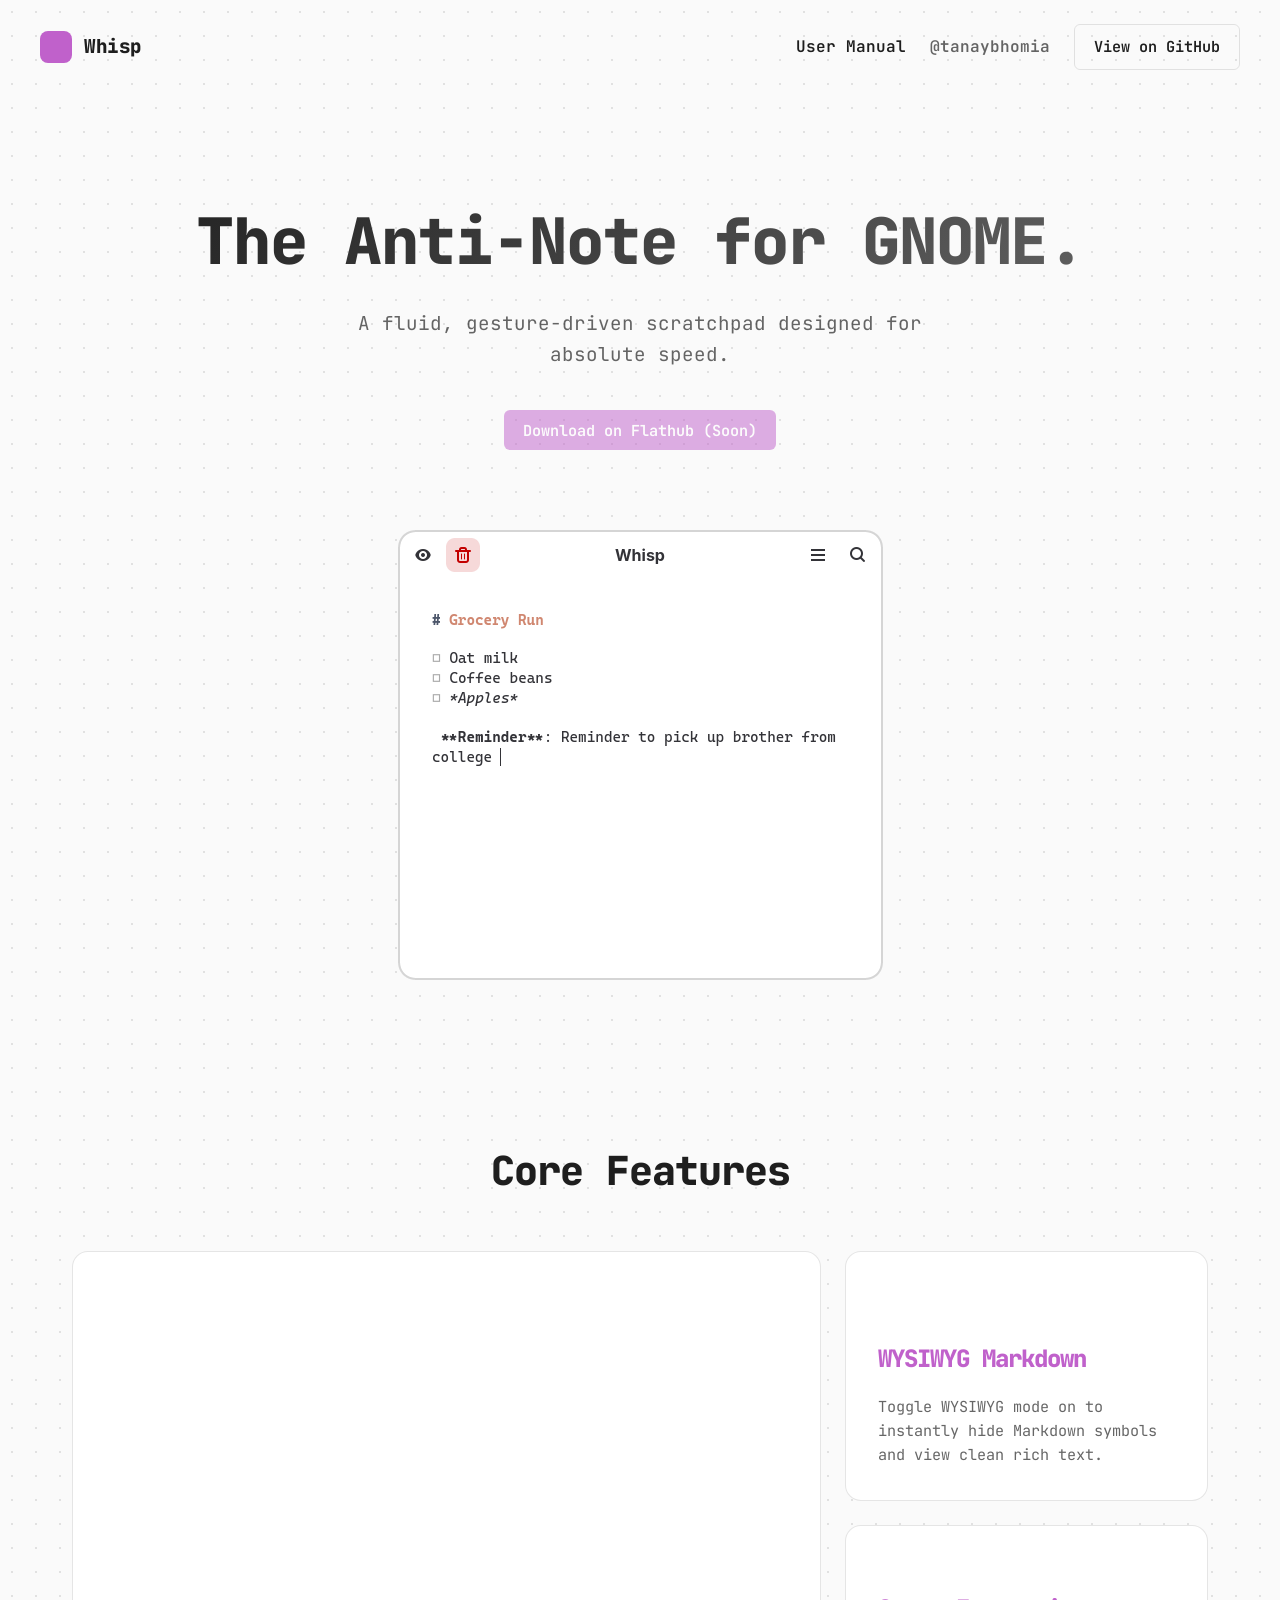
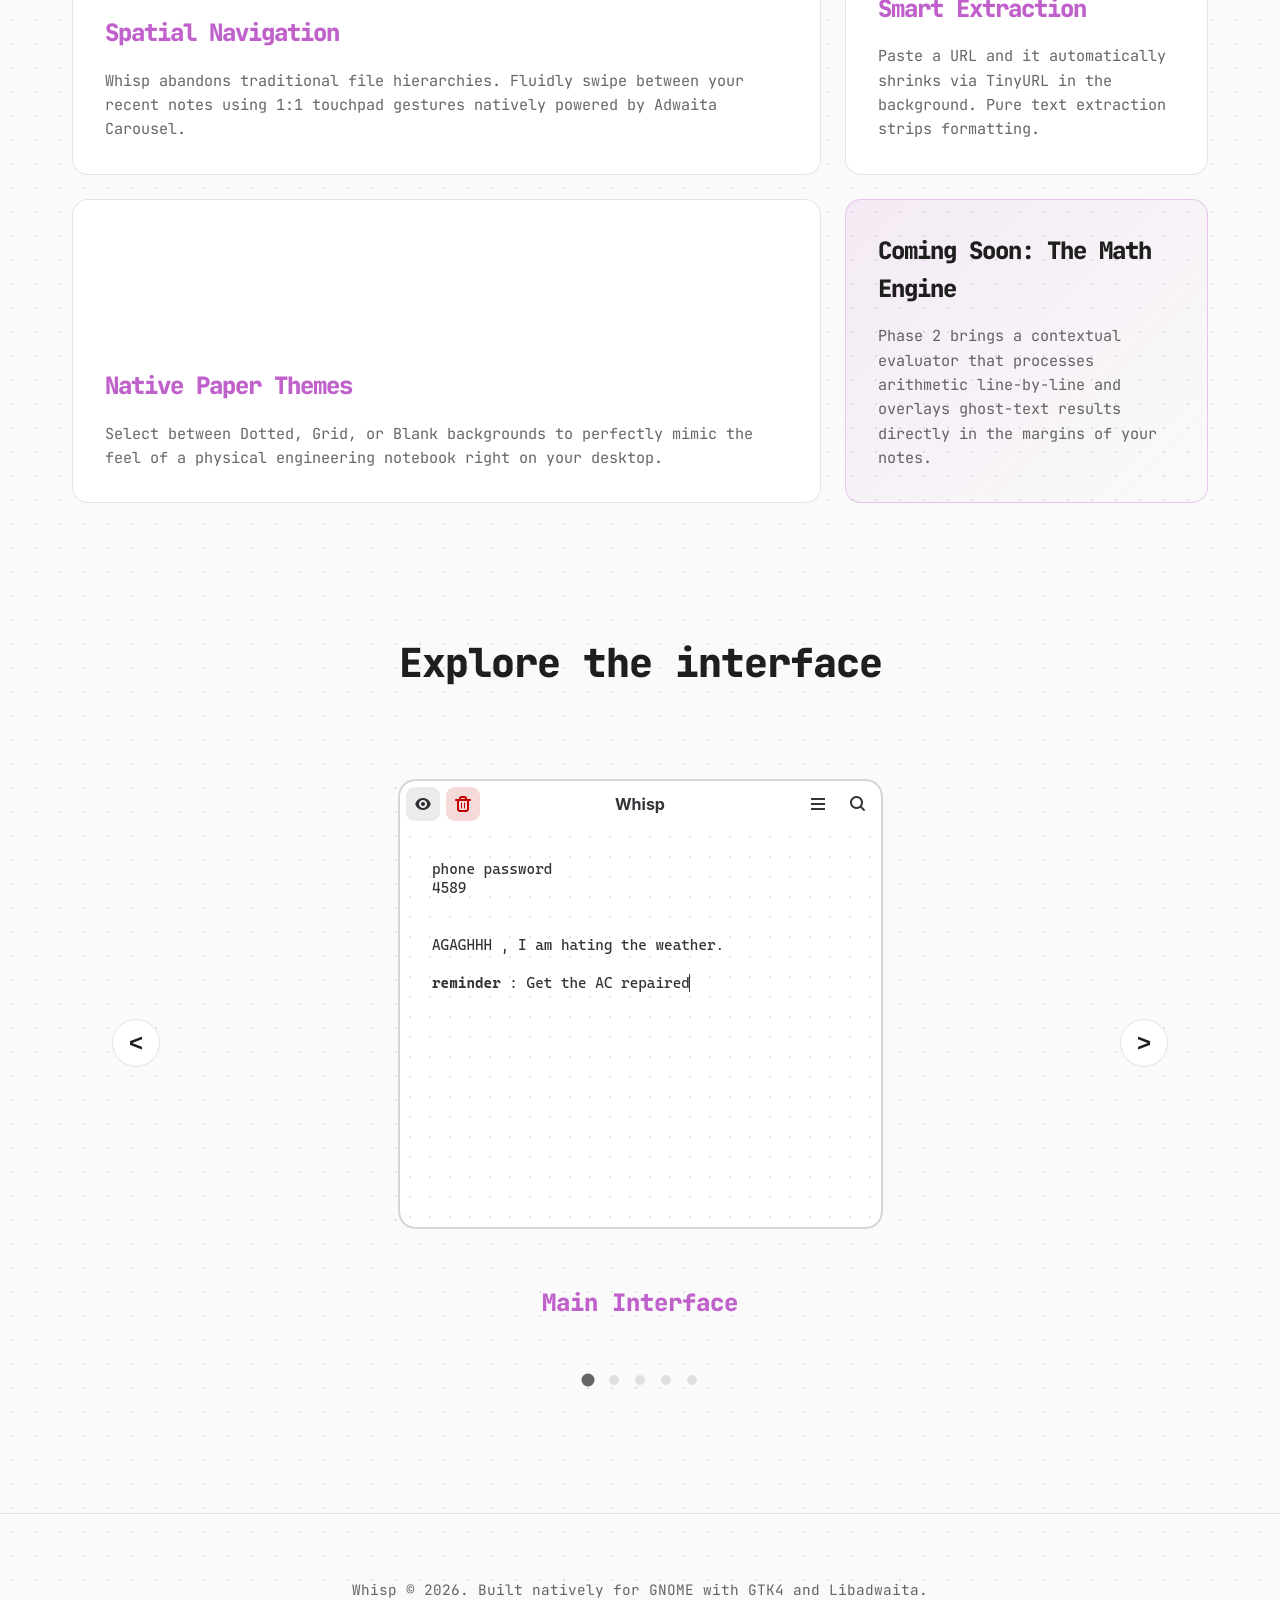
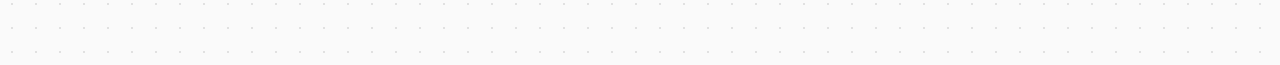
==== docs/index.html @ 6060af8f "Added User Manual" ====
<!DOCTYPE html>
<html lang="en">
<head>
    <meta charset="UTF-8">
    <meta name="viewport" content="width=device-width, initial-scale=1.0">
    <title>Whisp - The Anti-Note for GNOME</title>
    <link rel="preconnect" href="https://fonts.googleapis.com">
    <link rel="preconnect" href="https://fonts.gstatic.com" crossorigin>
    <link href="https://fonts.googleapis.com/css2?family=JetBrains+Mono:wght@400;600;800&display=swap" rel="stylesheet">
    <link rel="stylesheet" href="css/style.css">
</head>
<body>
    <nav class="navbar">
        <div class="nav-content">
            <div class="brand">
                <div class="icon-placeholder-small"></div>
                <span class="brand-name">Whisp</span>
            </div>
            <div class="nav-links" style="display: flex; gap: 1.5rem; align-items: center;">
                <a href="manual.html" style="color: var(--text-primary); text-decoration: none; font-weight: 600;">User Manual</a>
                <a href="https://github.com/tanaybhomia" target="_blank" style="color: var(--text-secondary); text-decoration: none; font-weight: 600;">@tanaybhomia</a>
                <a href="https://github.com/tanaybhomia/Whisp" target="_blank" class="btn btn-secondary">View on GitHub</a>
            </div>
        </div>
    </nav>

    <main>
        <section class="hero-centered">
            <h1>The Anti-Note for GNOME.</h1>
            <p class="subtitle">A fluid, gesture-driven scratchpad designed for absolute speed.</p>
            
            <div class="hero-actions">
                <a href="#" class="btn btn-primary disabled">Download on Flathub (Soon)</a>
            </div>
            
            <!-- Centered Master Image -->
            <div class="hero-image-wrapper">
                <img src="assets/hero.png" alt="Whisp Interface" class="hero-image">
            </div>
        </section>

        <section class="bento-section">
            <h2 class="section-title">Core Features</h2>
            <div class="bento-grid">
                
                <div class="bento-card large">
                    <div class="bento-content">
                        <h3>Spatial Navigation</h3>
                        <p>Whisp abandons traditional file hierarchies. Fluidly swipe between your recent notes using 1:1 touchpad gestures natively powered by Adwaita Carousel.</p>
                    </div>
                </div>

                <div class="bento-card">
                    <div class="bento-content">
                        <h3>WYSIWYG Markdown</h3>
                        <p>Toggle WYSIWYG mode on to instantly hide Markdown symbols and view clean rich text.</p>
                    </div>
                </div>

                <div class="bento-card">
                    <div class="bento-content">
                        <h3>Smart Extraction</h3>
                        <p>Paste a URL and it automatically shrinks via TinyURL in the background. Pure text extraction strips formatting.</p>
                    </div>
                </div>

                <div class="bento-card wide">
                    <div class="bento-content">
                        <h3>Native Paper Themes</h3>
                        <p>Select between Dotted, Grid, or Blank backgrounds to perfectly mimic the feel of a physical engineering notebook right on your desktop.</p>
                    </div>
                </div>
                
                <div class="bento-card alert-card">
                    <div class="bento-content">
                        <h3>Coming Soon: The Math Engine</h3>
                        <p>Phase 2 brings a contextual evaluator that processes arithmetic line-by-line and overlays ghost-text results directly in the margins of your notes.</p>
                    </div>
                </div>

            </div>
        </section>

        <section class="carousel-section">
            <h2 class="section-title">Explore the interface</h2>
            <div class="carousel-container">
                <button class="carousel-btn prev-btn">&lt;</button>
                <div class="carousel-track-container">
                    <ul class="carousel-track">
                        <li class="carousel-slide current-slide">
                            <img src="assets/secondhero.png" alt="Main Interface" class="slide-image">
                            <p class="slide-caption">Main Interface</p>
                        </li>
                        <li class="carousel-slide">
                            <div class="theme-slider-wrapper">
                                <img src="assets/wysiwyg-off.png" alt="Markdown Source" class="slider-img">
                                <img src="assets/wysiwyg-on.png" alt="WYSIWYG Mode" class="slider-img slider-img-overlay" id="wysiwyg-overlay">
                                <div class="slider-line" id="wysiwyg-line"></div>
                                <input type="range" min="0" max="100" value="50" class="slider-range" id="wysiwyg-range">
                            </div>
                            <p class="slide-caption">WYSIWYG Mode</p>
                        </li>
                        <li class="carousel-slide">
                            <div class="theme-slider-wrapper">
                                <img src="assets/long-url.png" alt="Long URL Paste" class="slider-img">
                                <img src="assets/tiny-url.png" alt="TinyURL Extraction" class="slider-img slider-img-overlay" id="url-overlay">
                                <div class="slider-line" id="url-line"></div>
                                <input type="range" min="0" max="100" value="50" class="slider-range" id="url-range">
                            </div>
                            <p class="slide-caption">Smart Link Extraction</p>
                        </li>
                        <li class="carousel-slide">
                            <img src="assets/carousel-4.png" alt="Plain Text Paste" class="slide-image">
                            <p class="slide-caption">Plain Text Paste</p>
                        </li>
                        <li class="carousel-slide">
                            <div class="theme-slider-wrapper">
                                <img src="assets/theme-grid.png" alt="Grid Theme" class="slider-img">
                                <img src="assets/theme-dotted.png" alt="Dotted Theme" class="slider-img slider-img-overlay" id="theme-overlay">
                                <div class="slider-line" id="theme-line"></div>
                                <input type="range" min="0" max="100" value="50" class="slider-range" id="theme-range">
                            </div>
                            <p class="slide-caption">Native Paper Themes</p>
                        </li>
                    </ul>
                </div>
                <button class="carousel-btn next-btn">&gt;</button>
            </div>
            <div class="carousel-nav">
                <button class="carousel-indicator current-indicator"></button>
                <button class="carousel-indicator"></button>
                <button class="carousel-indicator"></button>
                <button class="carousel-indicator"></button>
                <button class="carousel-indicator"></button>
            </div>
        </section>
    </main>

    <footer>
        <p>Whisp &copy; 2026. Built natively for GNOME with GTK4 and Libadwaita.</p>
    </footer>

    <script>
        const track = document.querySelector('.carousel-track');
        const slides = Array.from(track.children);
        const nextButton = document.querySelector('.next-btn');
        const prevButton = document.querySelector('.prev-btn');
        const dotsNav = document.querySelector('.carousel-nav');
        const dots = Array.from(dotsNav.children);

        const slideWidth = slides[0].getBoundingClientRect().width;

        // Arrange slides next to one another
        const setSlidePosition = (slide, index) => {
            slide.style.left = slideWidth * index + 'px';
        };
        slides.forEach(setSlidePosition);

        const moveToSlide = (track, currentSlide, targetSlide) => {
            track.style.transform = 'translateX(-' + targetSlide.style.left + ')';
            currentSlide.classList.remove('current-slide');
            targetSlide.classList.add('current-slide');
        }

        const updateDots = (currentDot, targetDot) => {
            currentDot.classList.remove('current-indicator');
            targetDot.classList.add('current-indicator');
        }

        prevButton.addEventListener('click', e => {
            const currentSlide = track.querySelector('.current-slide');
            const prevSlide = currentSlide.previousElementSibling;
            if(prevSlide) {
                const currentDot = dotsNav.querySelector('.current-indicator');
                const prevDot = currentDot.previousElementSibling;
                moveToSlide(track, currentSlide, prevSlide);
                updateDots(currentDot, prevDot);
            }
        });

        nextButton.addEventListener('click', e => {
            const currentSlide = track.querySelector('.current-slide');
            const nextSlide = currentSlide.nextElementSibling;
            if(nextSlide) {
                const currentDot = dotsNav.querySelector('.current-indicator');
                const nextDot = currentDot.nextElementSibling;
                moveToSlide(track, currentSlide, nextSlide);
                updateDots(currentDot, nextDot);
            }
        });

        dotsNav.addEventListener('click', e => {
            const targetDot = e.target.closest('button');
            if (!targetDot) return;
            const currentSlide = track.querySelector('.current-slide');
            const currentDot = dotsNav.querySelector('.current-indicator');
            const targetIndex = dots.findIndex(dot => dot === targetDot);
            const targetSlide = slides[targetIndex];
            
            moveToSlide(track, currentSlide, targetSlide);
            updateDots(currentDot, targetDot);
        });

        // Theme Slider Logic
        const themeRange = document.getElementById('theme-range');
        const themeOverlay = document.getElementById('theme-overlay');
        const themeLine = document.getElementById('theme-line');

        if (themeRange && themeOverlay && themeLine) {
            themeRange.addEventListener('input', (e) => {
                const val = e.target.value;
                themeOverlay.style.clipPath = `polygon(0 0, ${val}% 0, ${val}% 100%, 0 100%)`;
                themeLine.style.left = `${val}%`;
            });
        }

        // WYSIWYG Slider Logic
        const wysiwygRange = document.getElementById('wysiwyg-range');
        const wysiwygOverlay = document.getElementById('wysiwyg-overlay');
        const wysiwygLine = document.getElementById('wysiwyg-line');

        if (wysiwygRange && wysiwygOverlay && wysiwygLine) {
            wysiwygRange.addEventListener('input', (e) => {
                const val = e.target.value;
                wysiwygOverlay.style.clipPath = `polygon(0 0, ${val}% 0, ${val}% 100%, 0 100%)`;
                wysiwygLine.style.left = `${val}%`;
            });
        }

        // URL Slider Logic
        const urlRange = document.getElementById('url-range');
        const urlOverlay = document.getElementById('url-overlay');
        const urlLine = document.getElementById('url-line');

        if (urlRange && urlOverlay && urlLine) {
            urlRange.addEventListener('input', (e) => {
                const val = e.target.value;
                urlOverlay.style.clipPath = `polygon(0 0, ${val}% 0, ${val}% 100%, 0 100%)`;
                urlLine.style.left = `${val}%`;
            });
        }

        // 3D Parallax Tilt Effect for Hero Image
        const heroWrapper = document.querySelector('.hero-image-wrapper');
        const heroImg = document.querySelector('.hero-image');

        if (heroWrapper && heroImg) {
            heroWrapper.addEventListener('mousemove', (e) => {
                const rect = heroWrapper.getBoundingClientRect();
                const x = e.clientX - rect.left;
                const y = e.clientY - rect.top;
                
                const centerX = rect.width / 2;
                const centerY = rect.height / 2;
                
                // Max 10 deg tilt
                const rotateX = ((y - centerY) / centerY) * -10; 
                const rotateY = ((x - centerX) / centerX) * 10;
                
                heroImg.style.transform = `scale(1.05) rotateX(${rotateX}deg) rotateY(${rotateY}deg)`;
            });

            heroWrapper.addEventListener('mouseleave', () => {
                heroImg.style.transform = 'scale(1) rotateX(0) rotateY(0)';
                heroImg.style.transition = 'transform 0.5s ease-out';
            });

            heroWrapper.addEventListener('mouseenter', () => {
                heroImg.style.transition = 'transform 0.1s ease-out';
            });
        }
    </script>
</body>
</html>
---- docs/css/style.css ----
:root {
    /* GNOME Libadwaita Light Mode Palette */
    --window-bg: #fafafa;
    --view-bg: #ffffff;
    --card-bg: #ffffff;
    --card-hover: #f5f5f5;
    --card-border: rgba(0, 0, 0, 0.1);
    --text-primary: #1e1e1e;
    --text-secondary: rgba(0, 0, 0, 0.6);
    --accent-color: #c061cb;
    --accent-hover: #d27dec;
    --font-mono: 'JetBrains Mono', monospace;
}

* {
    margin: 0;
    padding: 0;
    box-sizing: border-box;
}

body {
    background-color: var(--window-bg);
    background-image: radial-gradient(var(--card-border) 1.5px, transparent 1.5px);
    background-size: 24px 24px;
    color: var(--text-primary);
    font-family: var(--font-mono);
    line-height: 1.6;
    -webkit-font-smoothing: antialiased;
}

h1, h2, h3 {
    font-weight: 800;
    letter-spacing: -1px;
}

/* Navigation */
.navbar {
    padding: 1.5rem 2rem;
    background-color: transparent;
}

.nav-content {
    max-width: 1200px;
    margin: 0 auto;
    display: flex;
    justify-content: space-between;
    align-items: center;
}

.brand {
    display: flex;
    align-items: center;
    gap: 12px;
}

.icon-placeholder-small {
    width: 32px;
    height: 32px;
    background-color: var(--accent-color);
    border-radius: 8px;
}

.brand-name {
    font-weight: 800;
    font-size: 1.2rem;
    letter-spacing: -0.5px;
}

.btn {
    padding: 0.6rem 1.2rem;
    border-radius: 6px;
    text-decoration: none;
    font-weight: 600;
    font-size: 0.95rem;
    transition: background-color 0.2s ease, border-color 0.2s ease;
}

.btn-primary {
    background-color: var(--accent-color);
    color: white;
}

.btn-primary:hover {
    background-color: var(--accent-hover);
}

.btn-secondary {
    background-color: transparent;
    border: 1px solid var(--card-border);
    color: var(--text-primary);
}

.btn-secondary:hover {
    background-color: var(--card-hover);
    border-color: var(--text-secondary);
}

.disabled {
    opacity: 0.5;
    cursor: not-allowed;
}

/* Centered Hero */
.hero-centered {
    max-width: 1200px;
    margin: 6rem auto 4rem;
    padding: 0 2rem;
    text-align: center;
}

.hero-centered h1 {
    font-size: 4rem;
    margin-bottom: 1rem;
    background: linear-gradient(135deg, #1e1e1e 0%, #666666 100%);
    -webkit-background-clip: text;
    -webkit-text-fill-color: transparent;
}

.subtitle {
    font-size: 1.2rem;
    color: var(--text-secondary);
    max-width: 600px;
    margin: 0 auto 3rem;
}

.hero-actions {
    margin-bottom: 4rem;
}

/* Hero Image */
.hero-image-wrapper {
    max-width: 900px;
    margin: 0 auto;
    text-align: center;
    perspective: 1000px; /* For 3D Parallax Tilt */
}

.hero-image {
    max-width: 100%;
    height: auto;
    display: inline-block;
    transition: transform 0.1s ease-out;
    will-change: transform;
    image-rendering: -webkit-optimize-contrast;
    image-rendering: high-quality;
}

/* Bento Grid */
.bento-section {
    max-width: 1200px;
    margin: 8rem auto;
    padding: 0 2rem;
}

.section-title {
    text-align: center;
    font-size: 2.5rem;
    margin-bottom: 3rem;
}

.bento-grid {
    display: grid;
    grid-template-columns: repeat(3, 1fr);
    grid-auto-rows: minmax(250px, auto);
    gap: 1.5rem;
}

.bento-card {
    background-color: var(--card-bg);
    border: 1px solid var(--card-border);
    border-radius: 16px;
    padding: 2rem;
    display: flex;
    flex-direction: column;
    justify-content: flex-end;
    transition: transform 0.3s ease, background-color 0.3s ease;
}

.bento-card:hover {
    transform: translateY(-5px);
    background-color: var(--card-hover);
}

.bento-card.large {
    grid-column: span 2;
    grid-row: span 2;
}

.bento-card.wide {
    grid-column: span 2;
}

.alert-card {
    background: linear-gradient(135deg, rgba(192, 97, 203, 0.1) 0%, rgba(36, 36, 36, 0) 100%);
    border-color: rgba(192, 97, 203, 0.3);
}

.bento-content h3 {
    font-size: 1.5rem;
    margin-bottom: 1rem;
    color: var(--accent-color);
}

.bento-card.alert-card h3 {
    color: var(--text-primary);
}

.bento-content p {
    color: var(--text-secondary);
    font-size: 0.95rem;
}

/* Footer */
footer {
    text-align: center;
    padding: 4rem 0;
    color: var(--text-secondary);
    font-size: 0.9rem;
    border-top: 1px solid var(--card-border);
    margin-top: 6rem;
}

/* Carousel */
.carousel-section {
    max-width: 1000px;
    margin: 6rem auto;
    padding: 0 2rem;
    text-align: center;
}

.carousel-container {
    position: relative;
    height: 600px;
    margin: 0 auto;
    display: flex;
    align-items: center;
}

.carousel-track-container {
    height: 100%;
    position: relative;
    overflow: hidden;
    flex: 1;
}

.carousel-track {
    padding: 0;
    margin: 0;
    list-style: none;
    position: relative;
    height: 100%;
    transition: transform 0.4s ease-in-out;
}

.carousel-slide {
    position: absolute;
    top: 0;
    bottom: 0;
    width: 100%;
    display: flex;
    flex-direction: column;
    align-items: center;
    justify-content: center;
    padding: 2rem;
}

.slide-image {
    max-width: 80%;
    height: auto;
    margin-bottom: 2rem;
}

.slide-placeholder {
    width: 80%;
    height: 350px;
    background-color: var(--card-hover);
    border: 1px dashed var(--text-secondary);
    border-radius: 12px;
    display: flex;
    align-items: center;
    justify-content: center;
    color: var(--text-secondary);
    margin-bottom: 2rem;
}

.slide-caption {
    font-size: 1.5rem;
    font-weight: 800;
    margin-bottom: 0.5rem;
    color: var(--accent-color);
}

.slide-desc {
    color: var(--text-secondary);
}

.carousel-btn {
    position: absolute;
    top: 50%;
    transform: translateY(-50%);
    background: var(--view-bg);
    border: 1px solid var(--card-border);
    border-radius: 50%;
    width: 48px;
    height: 48px;
    cursor: pointer;
    z-index: 10;
    font-size: 1.5rem;
    font-weight: bold;
    color: var(--text-primary);
    transition: background 0.2s;
}

.carousel-btn:hover {
    background: var(--card-hover);
}

.prev-btn { left: -60px; }
.next-btn { right: -60px; }

.carousel-nav {
    display: flex;
    justify-content: center;
    padding: 2rem 0;
    gap: 1rem;
}

.carousel-indicator {
    border: 0;
    border-radius: 50%;
    width: 10px;
    height: 10px;
    background: var(--card-border);
    cursor: pointer;
    transition: background 0.2s, transform 0.2s;
}

.carousel-indicator.current-indicator {
    background: var(--text-secondary);
    transform: scale(1.3);
}

/* Theme Slider */
.theme-slider-wrapper {
    position: relative;
    max-width: 80%;
    margin-bottom: 2rem;
    display: inline-block;
}

.slider-img {
    width: 100%;
    height: auto;
    display: block;
}

.slider-img-overlay {
    position: absolute;
    top: 0;
    left: 0;
    clip-path: polygon(0 0, 50% 0, 50% 100%, 0 100%);
}

.slider-line {
    position: absolute;
    top: 0;
    bottom: 0;
    left: 50%;
    width: 2px;
    background: var(--accent-color);
    transform: translateX(-50%);
    pointer-events: none;
    z-index: 5;
}

.slider-range {
    position: absolute;
    top: 0;
    left: 0;
    width: 100%;
    height: 100%;
    opacity: 0;
    cursor: ew-resize;
    z-index: 10;
    margin: 0;
}

/* Responsive */
@media (max-width: 900px) {
    .bento-grid {
        grid-template-columns: 1fr;
        grid-auto-rows: auto;
    }
    
    .bento-card, .bento-card.large, .bento-card.wide {
        grid-column: span 1;
        grid-row: span 1;
        min-height: 200px;
    }
    
    .hero-centered h1 {
        font-size: 2.5rem;
    }
}

/* User Manual Styles */
.manual-page {
    background-color: var(--bg-color);
    background-image: radial-gradient(circle, rgba(0, 0, 0, 0.15) 1px, transparent 1px);
    background-size: 20px 20px;
    background-position: 0 0;
    margin: 0;
    padding: 0;
    height: 100vh;
    overflow: hidden;
}

.manual-layout {
    display: flex;
    height: 100vh;
    max-width: 1400px;
    margin: 0 auto;
}

.manual-sidebar {
    width: 250px;
    min-width: 250px;
    height: 100%;
    overflow-y: auto;
    padding: 2rem;
    border-right: 1px solid var(--card-border);
    background: rgba(250, 250, 250, 0.8);
    backdrop-filter: blur(10px);
    
    /* Hide scrollbar */
    -ms-overflow-style: none;  /* IE and Edge */
    scrollbar-width: none;  /* Firefox */
}
.manual-sidebar::-webkit-scrollbar {
    display: none; /* Chrome, Safari and Opera */
}

.back-link {
    display: inline-block;
    color: var(--text-secondary);
    text-decoration: none;
    font-size: 0.9rem;
    margin-bottom: 2rem;
    transition: color 0.2s;
}

.back-link:hover {
    color: var(--accent-color);
}

.nav-group {
    margin-bottom: 2rem;
}

.nav-group h3 {
    font-size: 0.85rem;
    text-transform: uppercase;
    letter-spacing: 0.05em;
    color: var(--text-secondary);
    margin-bottom: 1rem;
}

.nav-group a {
    display: block;
    color: var(--text-primary);
    text-decoration: none;
    font-size: 0.95rem;
    padding: 0.4rem 0;
    transition: color 0.2s;
}

.nav-group a:hover,
.nav-group a.active {
    color: var(--accent-color);
    font-weight: 600;
}

.manual-content {
    flex: 1;
    overflow-y: auto;
    padding: 3rem 5rem;
    scroll-behavior: smooth;
    
    /* Hide scrollbar */
    -ms-overflow-style: none;  /* IE and Edge */
    scrollbar-width: none;  /* Firefox */
}
.manual-content::-webkit-scrollbar {
    display: none; /* Chrome, Safari and Opera */
}

.manual-header {
    margin-bottom: 4rem;
}

.version-badge {
    font-size: 0.8rem;
    color: var(--text-secondary);
    background: var(--card-hover);
    padding: 0.2rem 0.6rem;
    border-radius: 12px;
}

.manual-header h1 {
    font-size: 3rem;
    margin: 1rem 0;
}

.intent-banner {
    background: linear-gradient(135deg, rgba(192, 97, 203, 0.1) 0%, rgba(36, 36, 36, 0.02) 100%);
    border: 1px solid rgba(192, 97, 203, 0.3);
    padding: 1.5rem;
    border-radius: 12px;
    color: var(--text-primary);
    line-height: 1.6;
}

.manual-section {
    margin-bottom: 4rem;
    padding-top: 1rem;
}

.manual-section h2 {
    font-size: 1.8rem;
    margin-bottom: 1rem;
    color: var(--text-primary);
}

.manual-section ul {
    list-style-type: disc;
    padding-left: 1.5rem;
    margin-bottom: 1.5rem;
    color: var(--text-secondary);
    line-height: 1.6;
}

.manual-section ul li {
    margin-bottom: 0.5rem;
}

.manual-section hr {
    border: 0;
    border-top: 1px solid var(--card-border);
    margin: 3rem 0;
}

.shortcut-box {
    background: var(--card-bg);
    border: 1px solid var(--card-border);
    padding: 1rem 1.5rem;
    border-radius: 12px;
    margin-bottom: 1rem;
    display: flex;
    align-items: center;
    gap: 1rem;
    color: var(--text-secondary);
}

kbd {
    background: linear-gradient(180deg, #ffffff 0%, #f0f0f0 100%);
    border: 1px solid #ccc;
    border-bottom-width: 2px;
    border-radius: 6px;
    padding: 0.3rem 0.6rem;
    font-family: inherit;
    font-size: 0.85rem;
    font-weight: 600;
    color: #333;
    box-shadow: 0 1px 2px rgba(0,0,0,0.1);
}

@media (max-width: 768px) {
    .manual-layout {
        flex-direction: column;
    }
    
    .manual-sidebar {
        width: 100%;
        height: auto;
        min-height: auto;
        border-right: none;
        border-bottom: 1px solid var(--card-border);
    }
    
    .manual-content {
        padding: 2rem;
    }
}
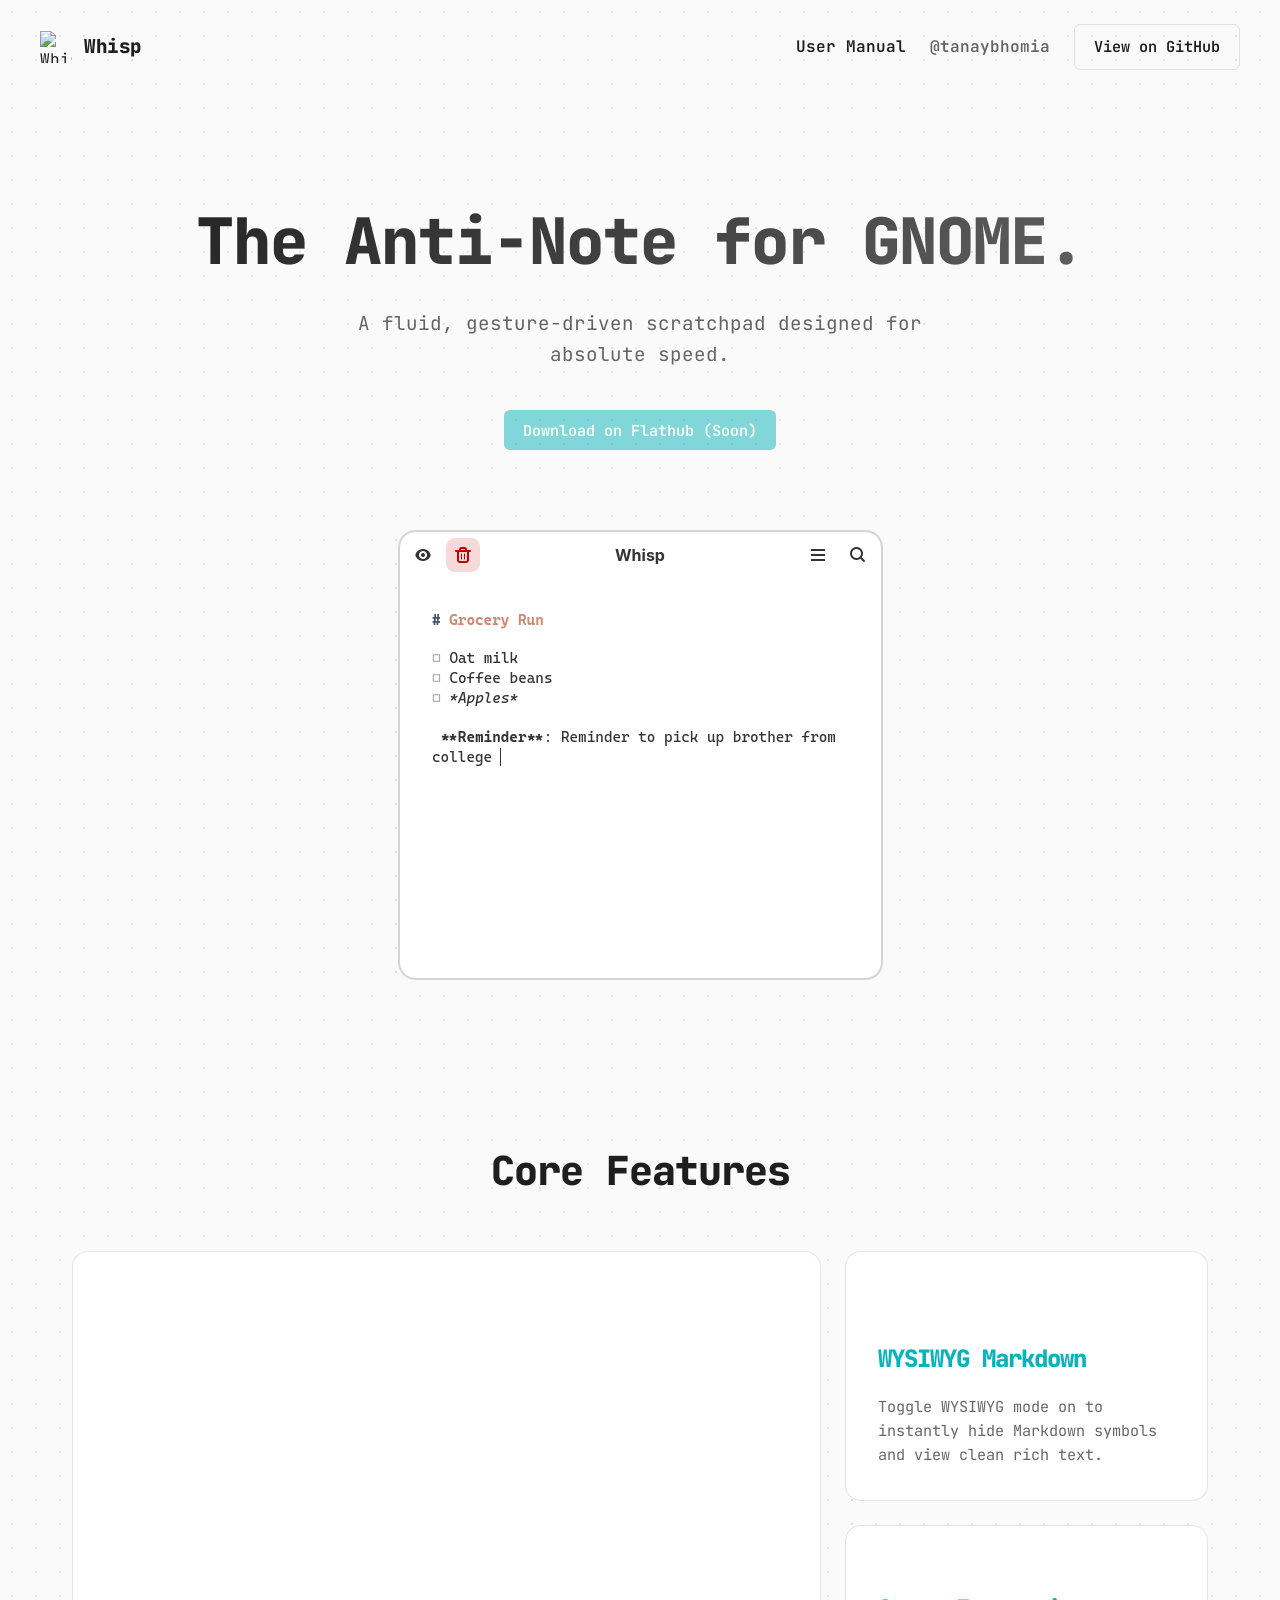
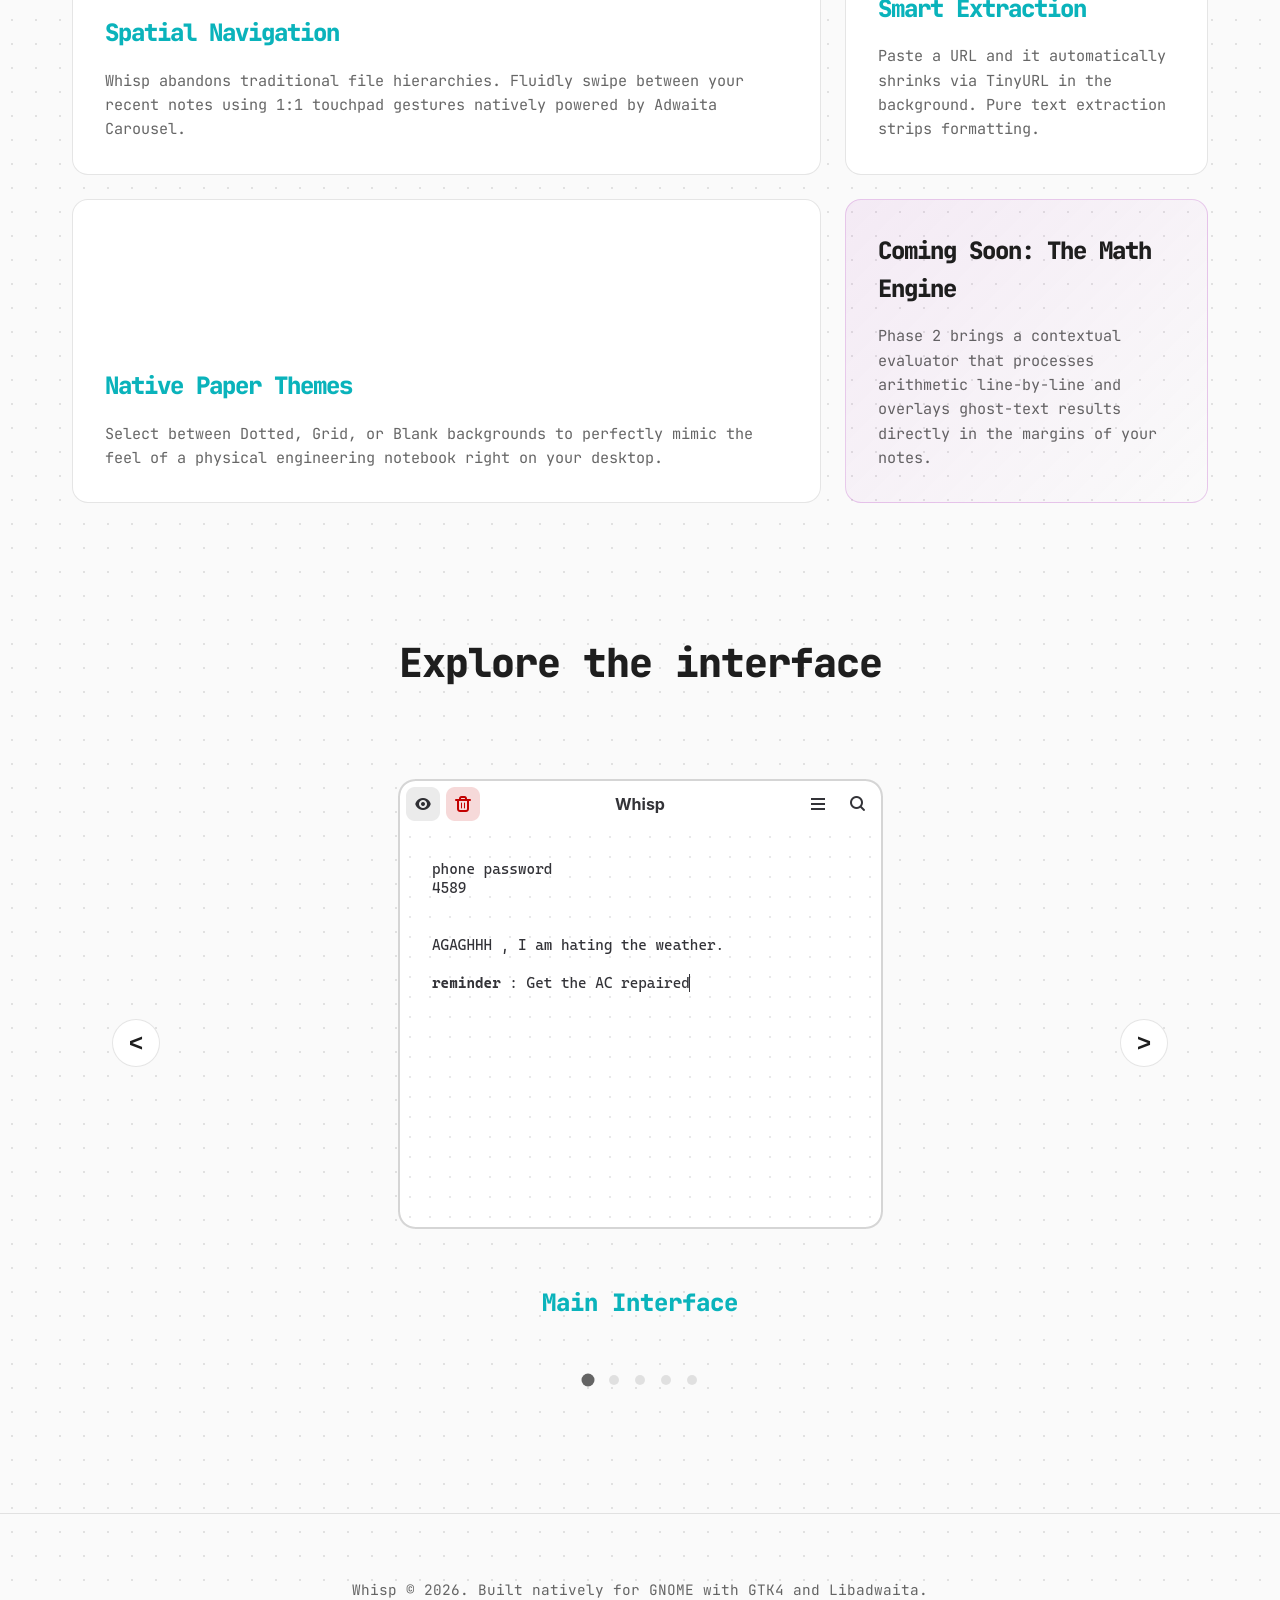
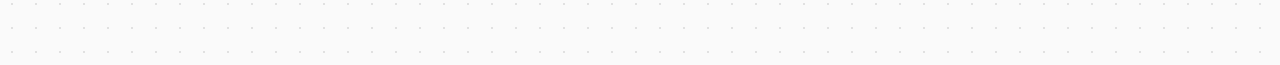
==== commit b9b73e13: "chore: prepare v1.0.0 flatpak release" ====
--- a/docs/index.html
+++ b/docs/index.html
@@ -13,7 +13,7 @@
     <nav class="navbar">
         <div class="nav-content">
             <div class="brand">
-                <div class="icon-placeholder-small"></div>
+                <img src="assets/icon.png" alt="Whisp Icon" class="brand-icon">
                 <span class="brand-name">Whisp</span>
             </div>
             <div class="nav-links" style="display: flex; gap: 1.5rem; align-items: center;">
--- a/docs/css/style.css
+++ b/docs/css/style.css
@@ -7,8 +7,8 @@
     --card-border: rgba(0, 0, 0, 0.1);
     --text-primary: #1e1e1e;
     --text-secondary: rgba(0, 0, 0, 0.6);
-    --accent-color: #c061cb;
-    --accent-hover: #d27dec;
+    --accent-color: #0ab3bb;
+    --accent-hover: #00cccc;
     --font-mono: 'JetBrains Mono', monospace;
 }
 
@@ -53,11 +53,10 @@
     gap: 12px;
 }
 
-.icon-placeholder-small {
+.brand-icon {
     width: 32px;
     height: 32px;
-    background-color: var(--accent-color);
-    border-radius: 8px;
+    object-fit: contain;
 }
 
 .brand-name {
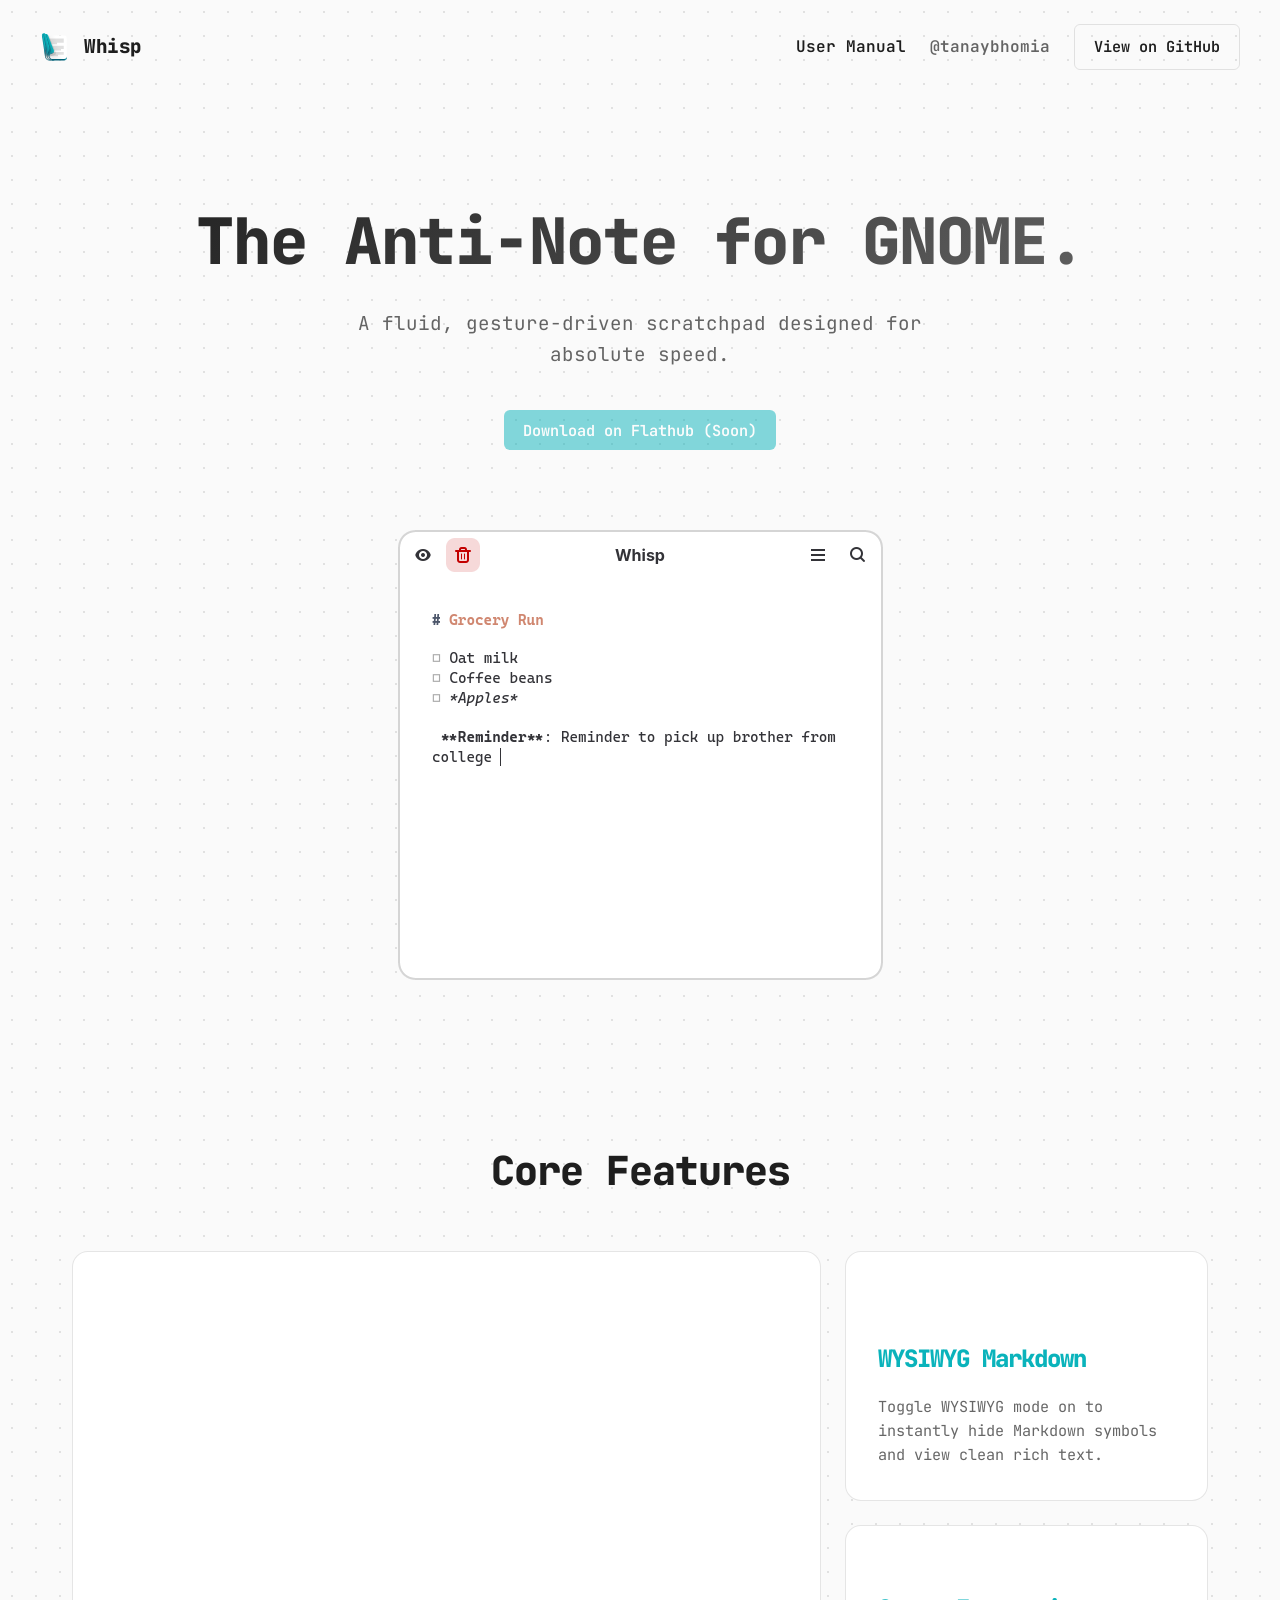
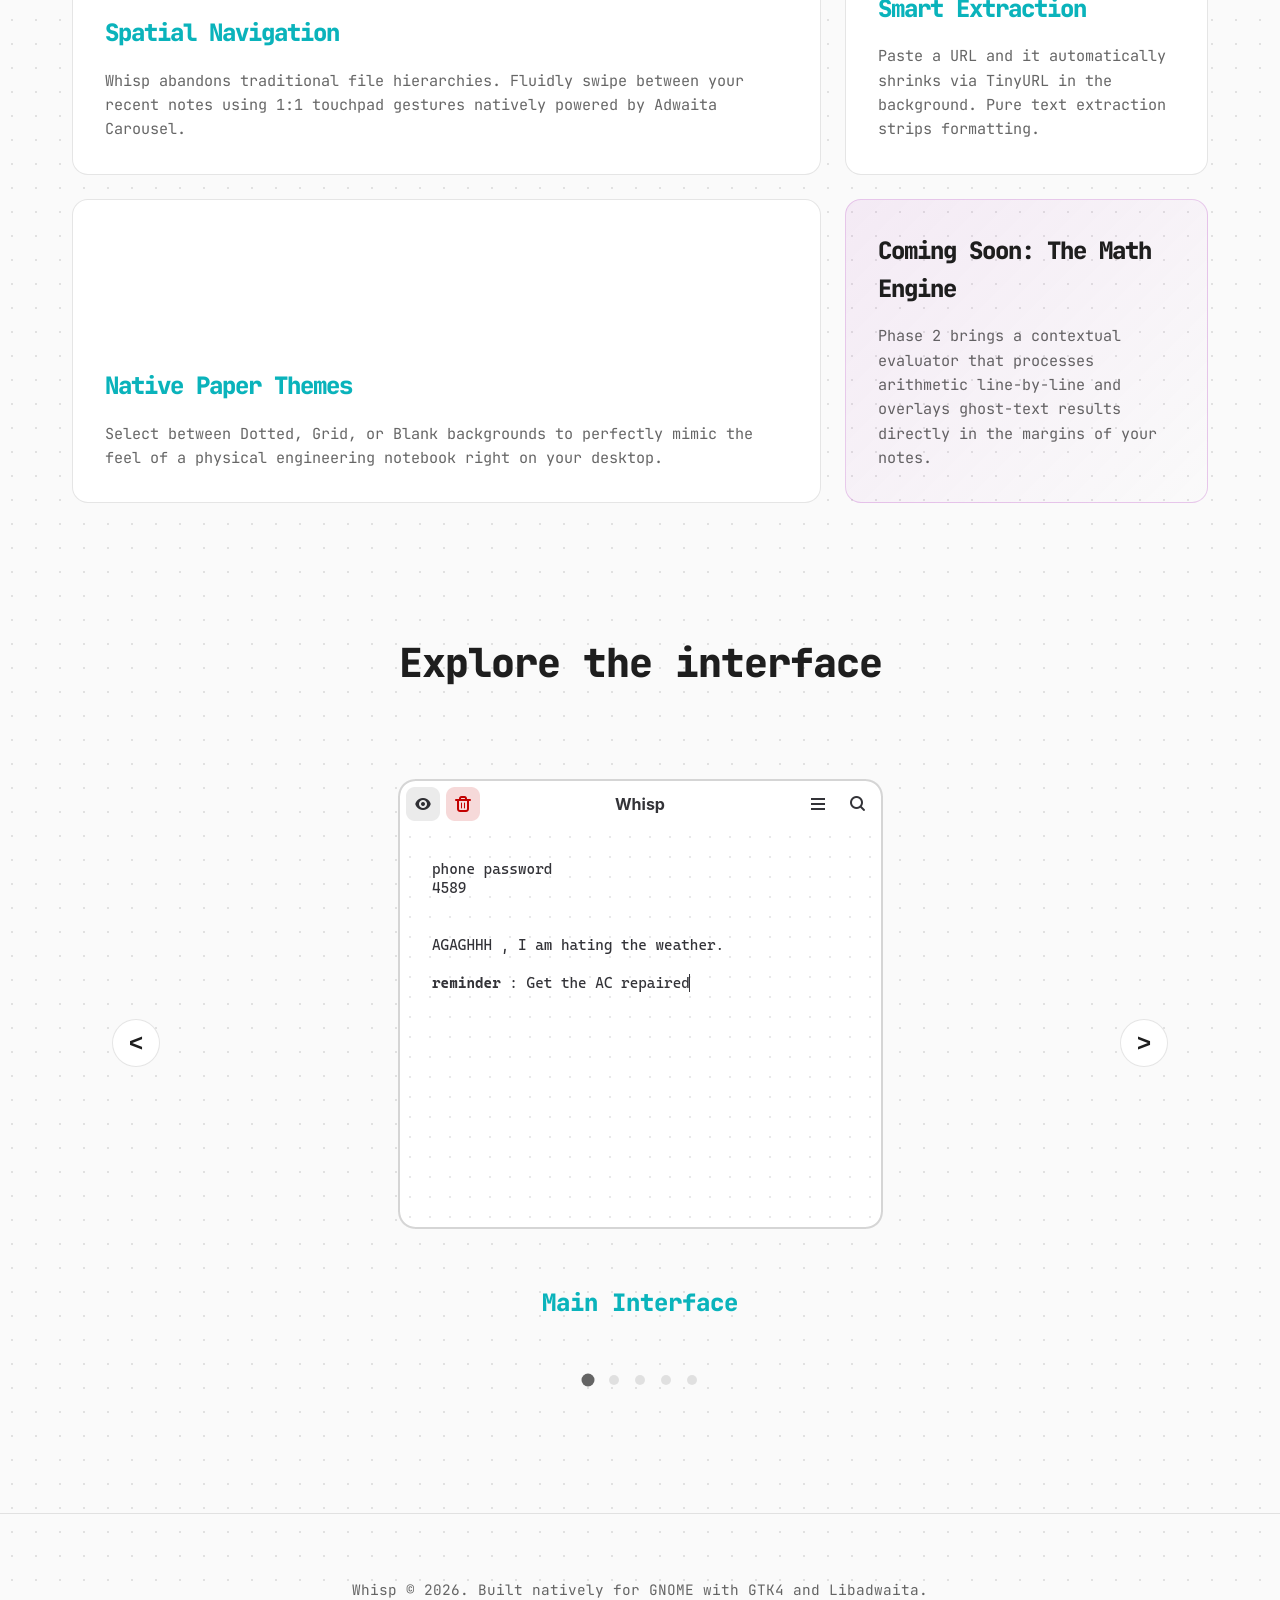
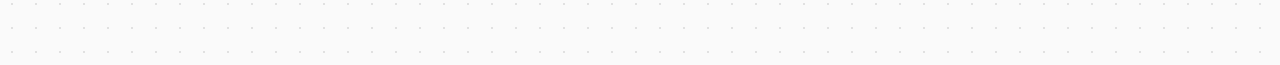
==== commit 27ee67ca: "Added Icon Added icon to the website and the readme" ====
--- a/docs/index.html
+++ b/docs/index.html
@@ -13,7 +13,7 @@
     <nav class="navbar">
         <div class="nav-content">
             <div class="brand">
-                <img src="assets/icon.png" alt="Whisp Icon" class="brand-icon">
+                <img src="assets/icon.svg" alt="Whisp Icon" class="brand-icon">
                 <span class="brand-name">Whisp</span>
             </div>
             <div class="nav-links" style="display: flex; gap: 1.5rem; align-items: center;">
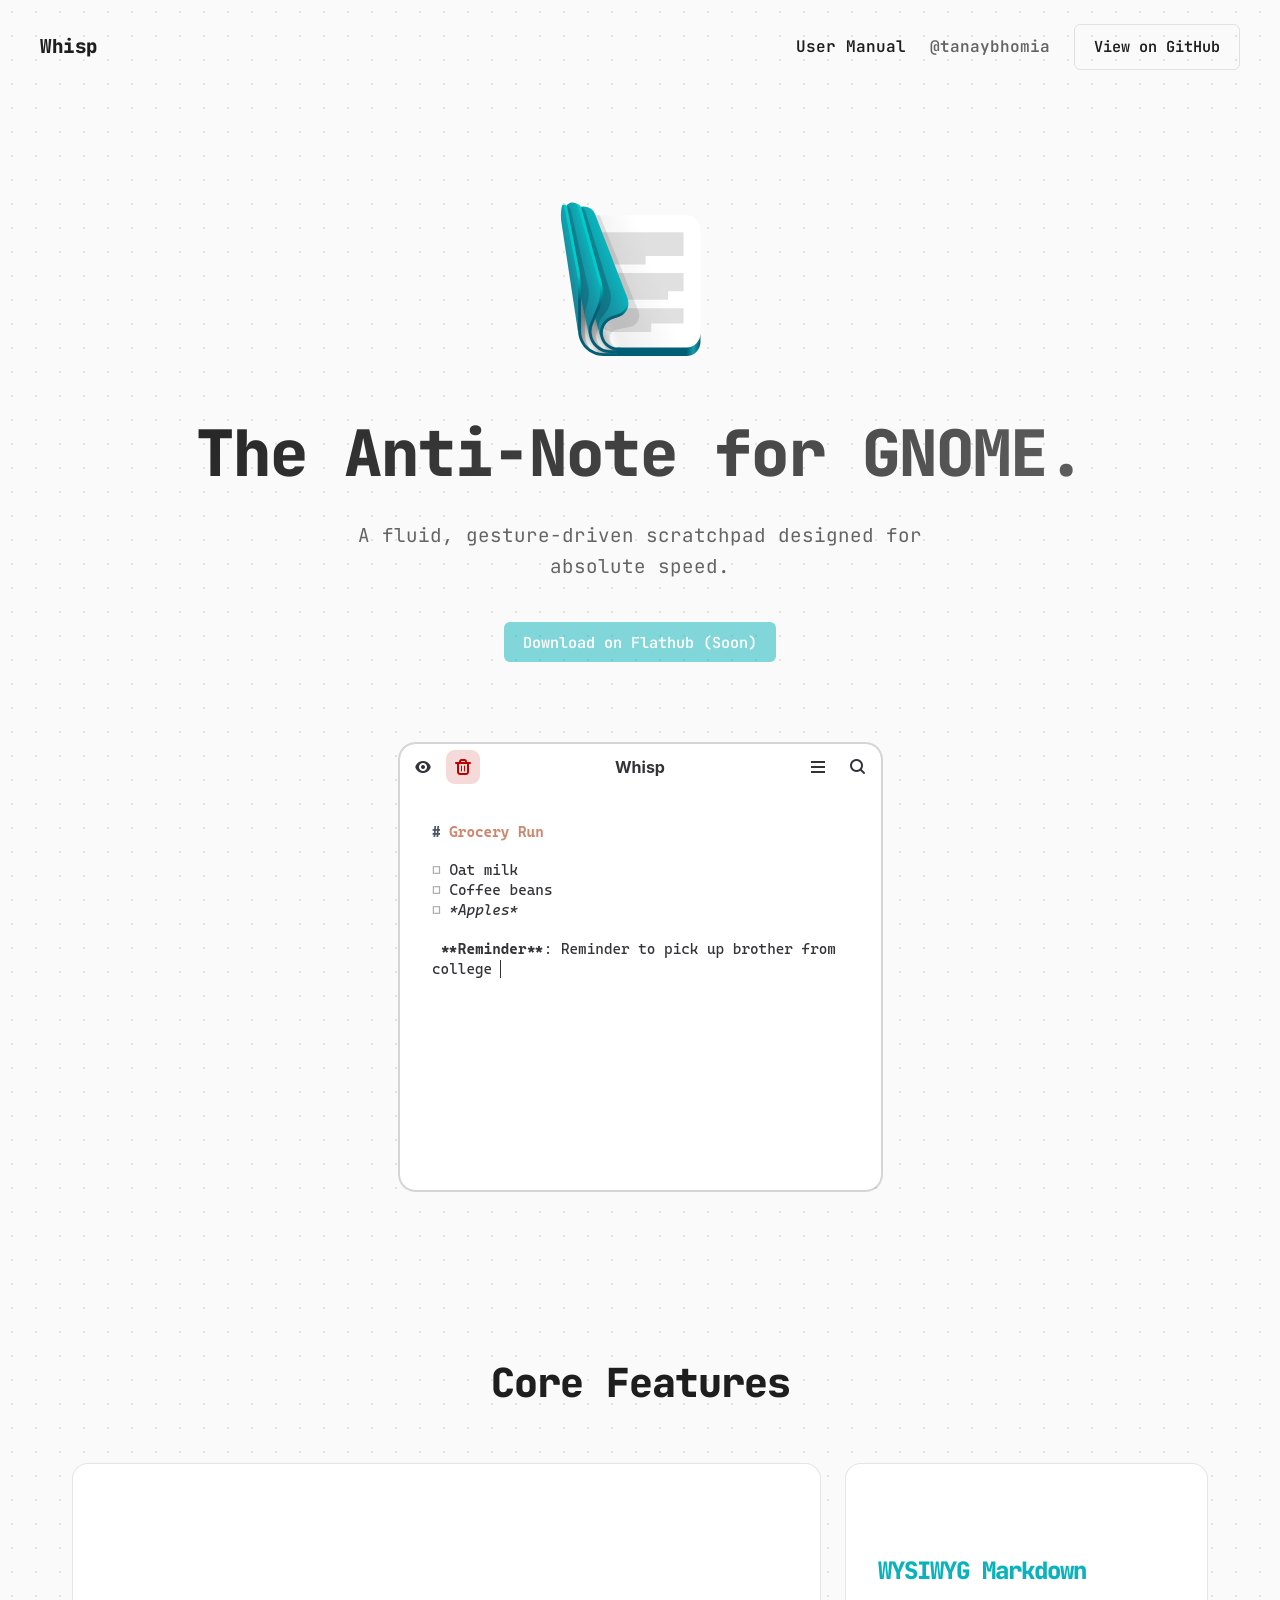
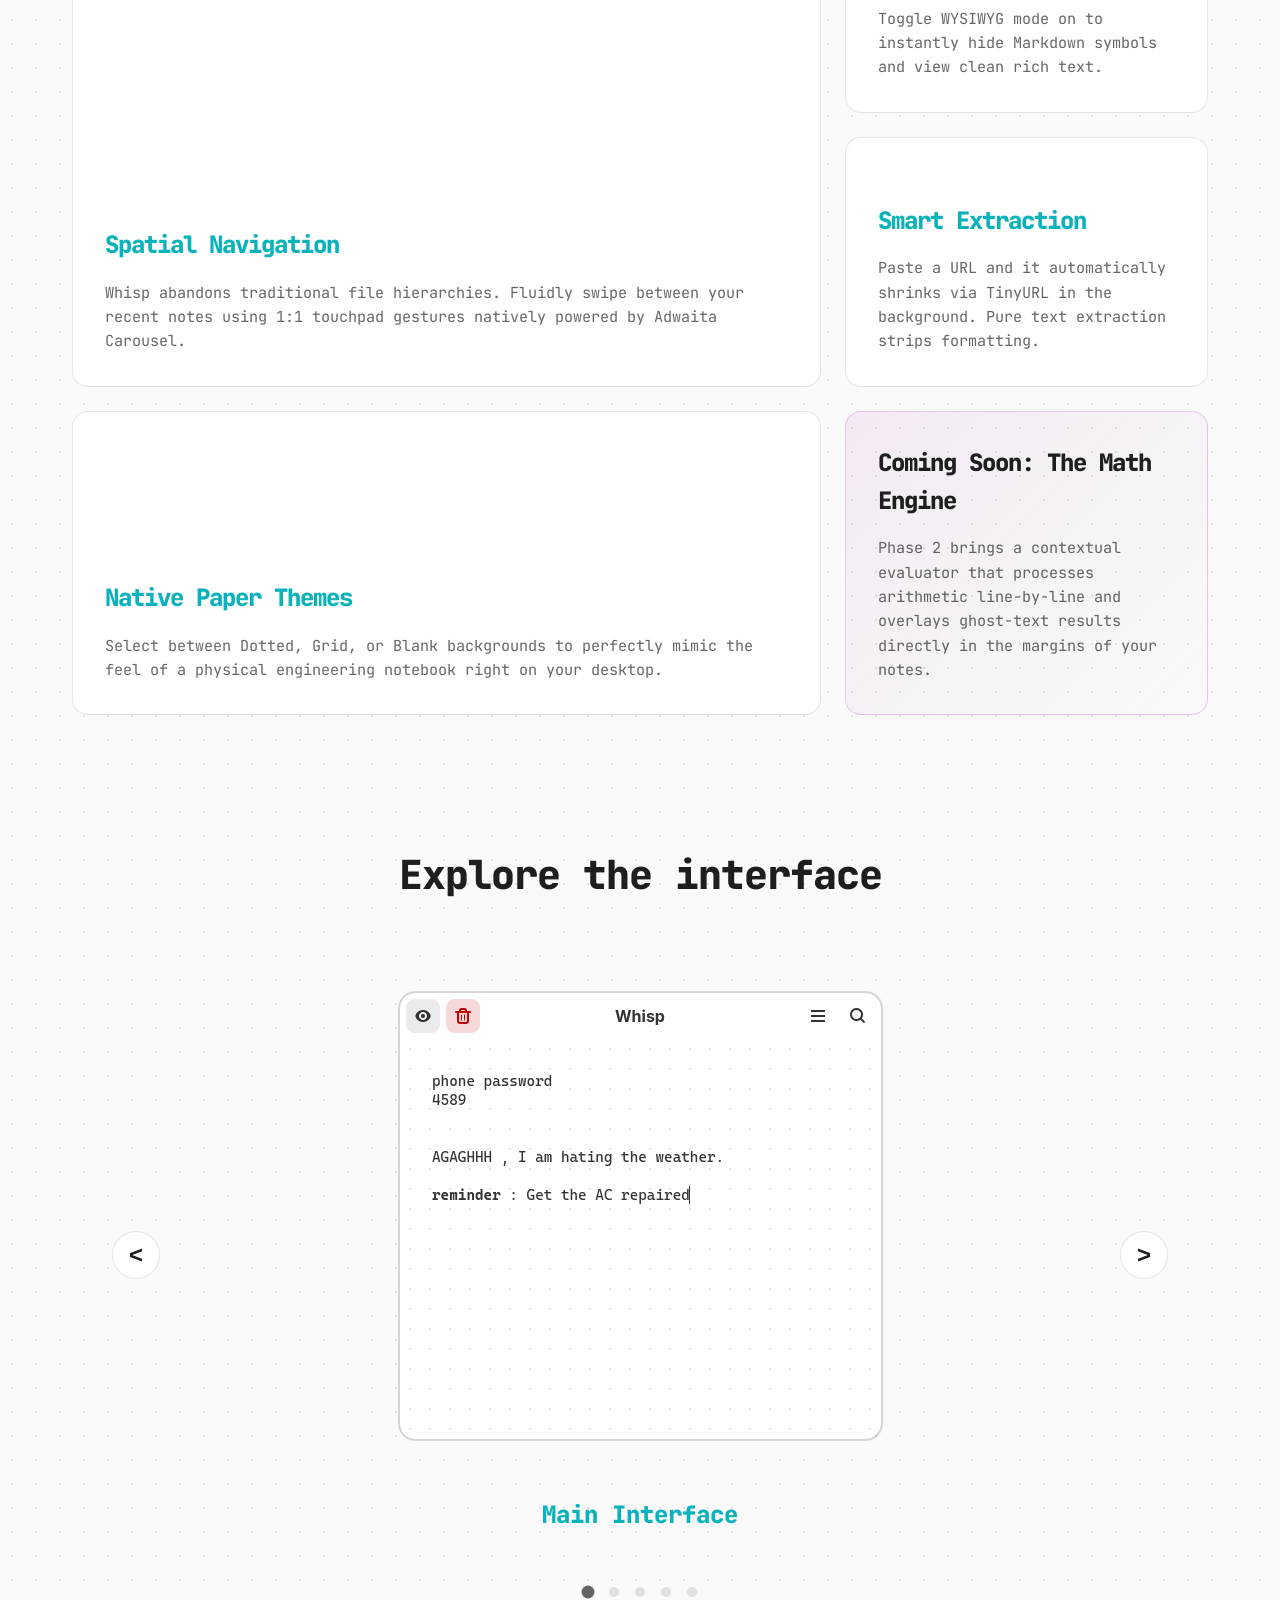
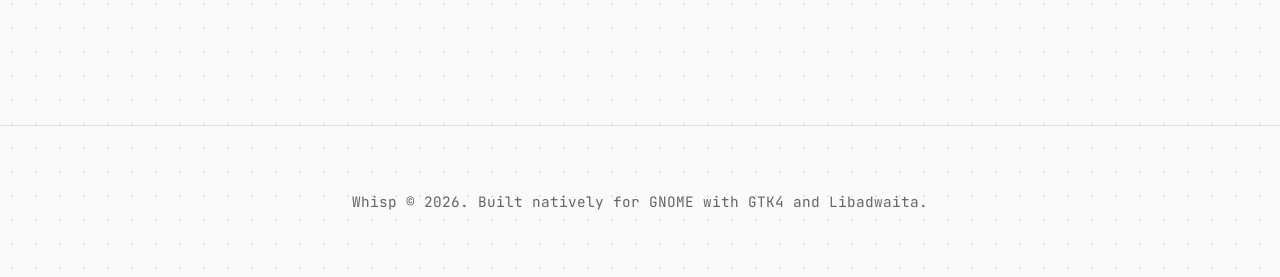
==== commit 172a7615: "Changed aesthetics in website and readme" ====
--- a/docs/index.html
+++ b/docs/index.html
@@ -13,9 +13,9 @@
     <nav class="navbar">
         <div class="nav-content">
             <div class="brand">
-                <img src="assets/icon.svg" alt="Whisp Icon" class="brand-icon">
                 <span class="brand-name">Whisp</span>
             </div>
+            
             <div class="nav-links" style="display: flex; gap: 1.5rem; align-items: center;">
                 <a href="manual.html" style="color: var(--text-primary); text-decoration: none; font-weight: 600;">User Manual</a>
                 <a href="https://github.com/tanaybhomia" target="_blank" style="color: var(--text-secondary); text-decoration: none; font-weight: 600;">@tanaybhomia</a>
@@ -26,6 +26,9 @@
 
     <main>
         <section class="hero-centered">
+            <div class="hero-icon-wrapper">
+                <img src="assets/icon.svg" alt="Whisp App Icon" class="hero-app-icon">
+            </div>
             <h1>The Anti-Note for GNOME.</h1>
             <p class="subtitle">A fluid, gesture-driven scratchpad designed for absolute speed.</p>
             
@@ -269,6 +272,36 @@
                 heroImg.style.transition = 'transform 0.1s ease-out';
             });
         }
+
+        // Hero icon 3D Parallax Tilt Effect
+        const heroIconWrapper = document.querySelector('.hero-icon-wrapper');
+        const heroIconImg = document.querySelector('.hero-app-icon');
+
+        if (heroIconWrapper && heroIconImg) {
+            heroIconWrapper.addEventListener('mousemove', (e) => {
+                const rect = heroIconWrapper.getBoundingClientRect();
+                const x = e.clientX - rect.left;
+                const y = e.clientY - rect.top;
+                
+                const centerX = rect.width / 2;
+                const centerY = rect.height / 2;
+                
+                // Max 15 deg tilt
+                const rotateX = ((y - centerY) / centerY) * -15; 
+                const rotateY = ((x - centerX) / centerX) * 15;
+                
+                heroIconImg.style.transform = `scale(1.1) rotateX(${rotateX}deg) rotateY(${rotateY}deg)`;
+            });
+
+            heroIconWrapper.addEventListener('mouseleave', () => {
+                heroIconImg.style.transform = 'scale(1) rotateX(0) rotateY(0)';
+                heroIconImg.style.transition = 'transform 0.5s ease-out';
+            });
+
+            heroIconWrapper.addEventListener('mouseenter', () => {
+                heroIconImg.style.transition = 'transform 0.1s ease-out';
+            });
+        }
     </script>
 </body>
 </html>
--- a/docs/css/style.css
+++ b/docs/css/style.css
@@ -63,6 +63,22 @@
     font-weight: 800;
     font-size: 1.2rem;
     letter-spacing: -0.5px;
+}
+
+.hero-icon-wrapper {
+    perspective: 1000px;
+    display: flex;
+    justify-content: center;
+    align-items: center;
+    margin-bottom: 2rem;
+}
+
+.hero-app-icon {
+    width: 180px;
+    height: 180px;
+    object-fit: contain;
+    transition: transform 0.1s ease-out;
+    will-change: transform;
 }
 
 .btn {
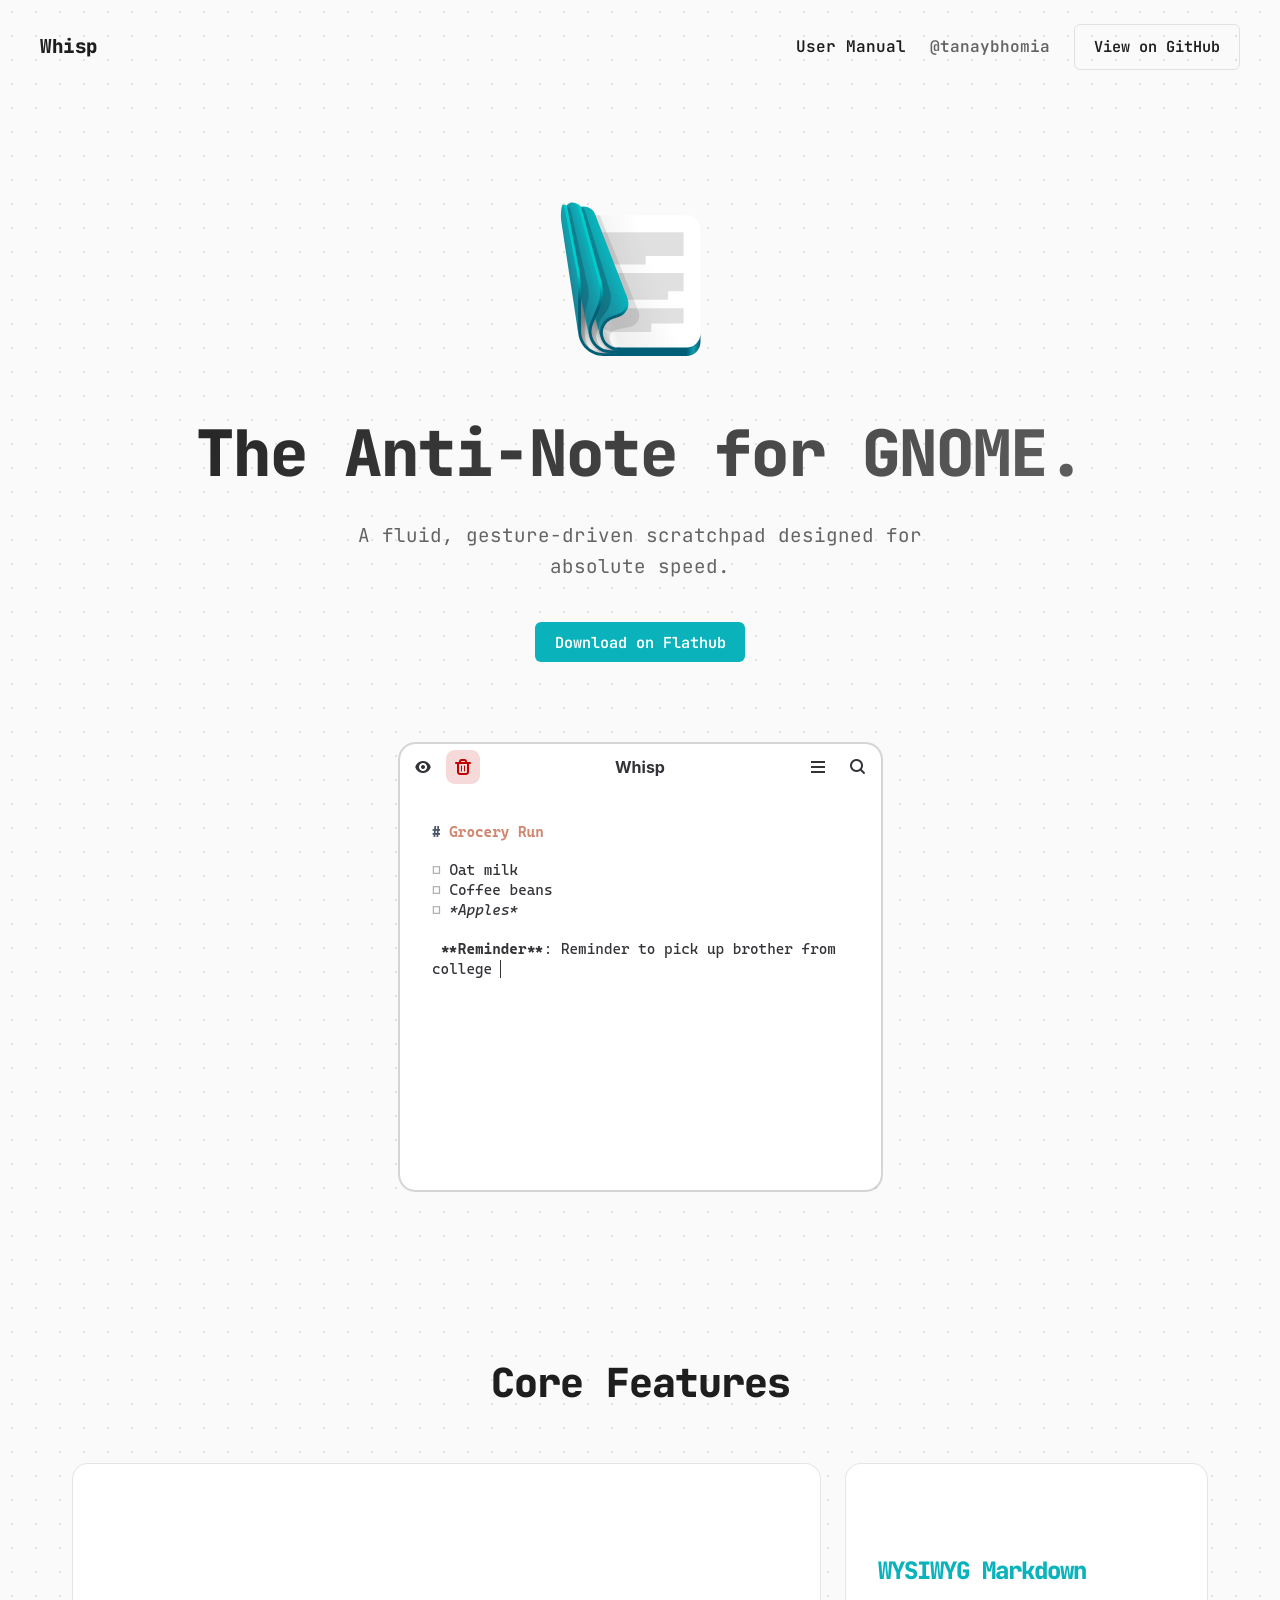
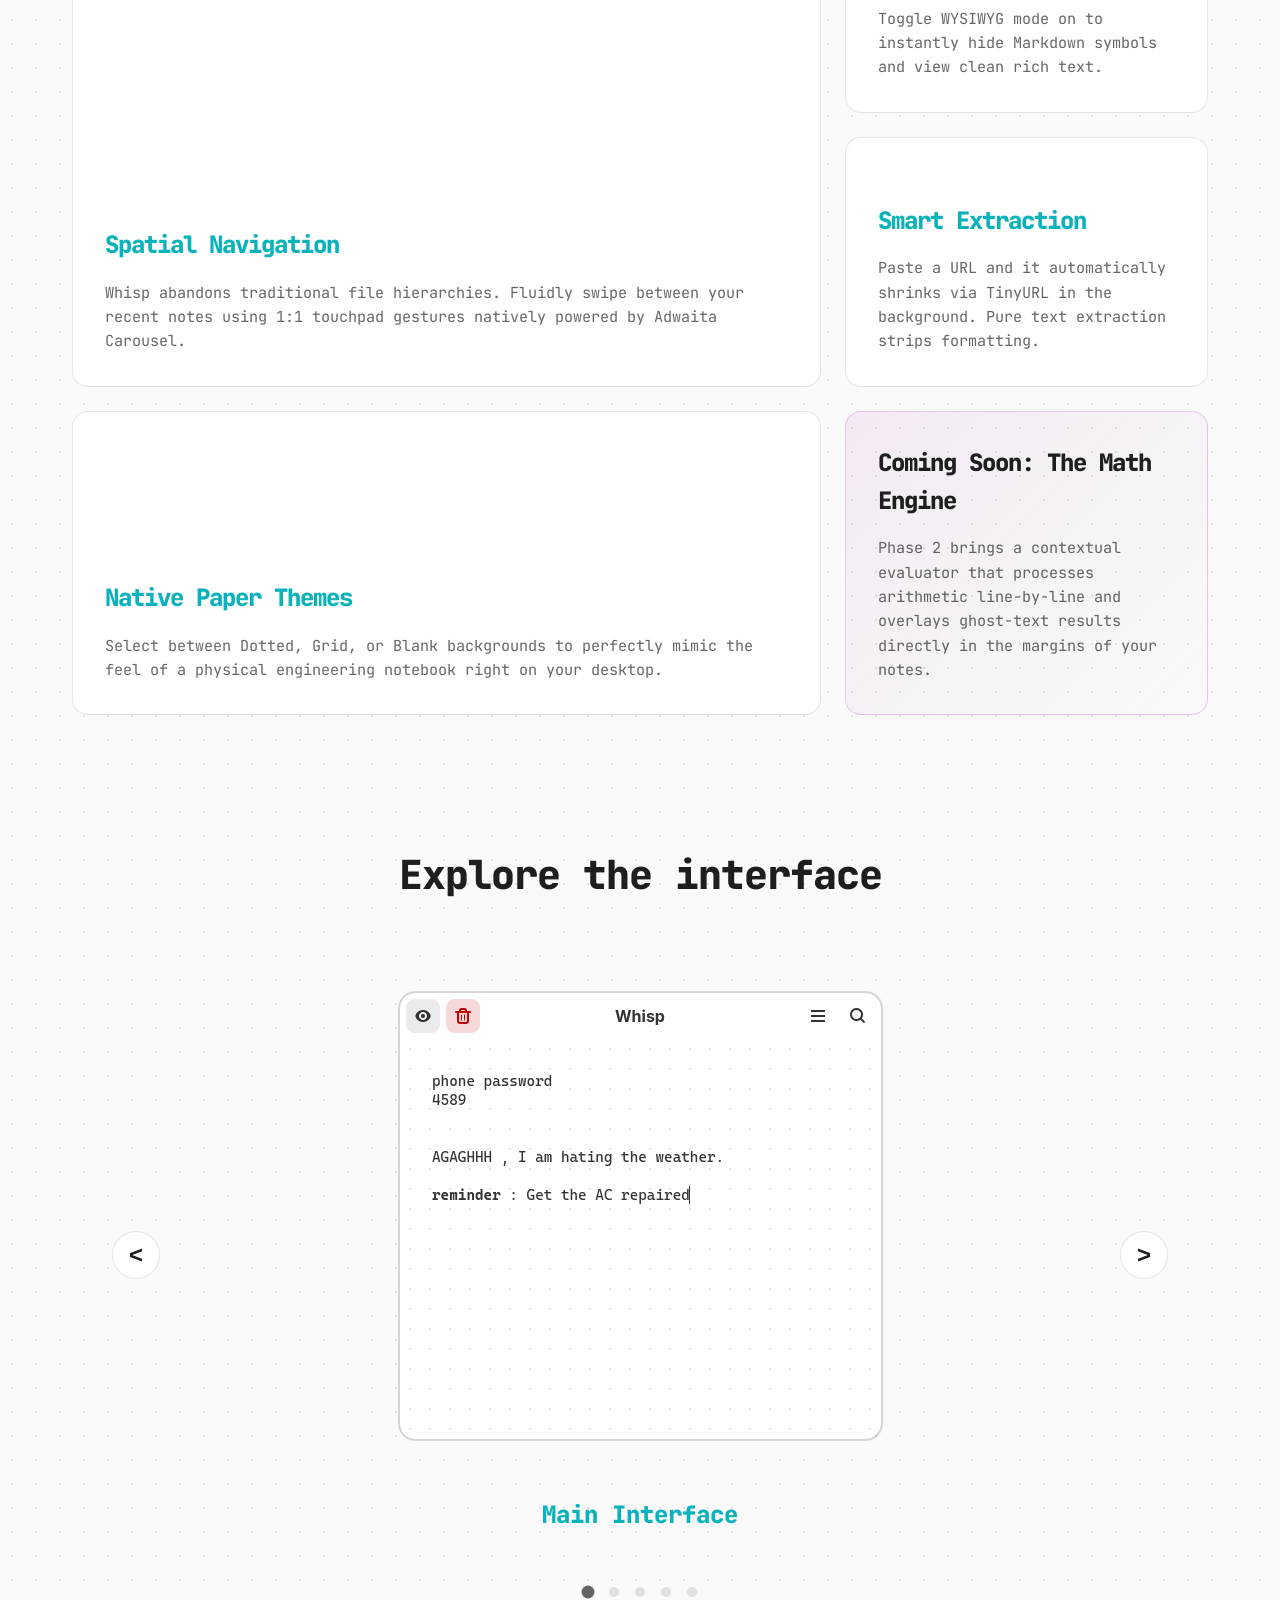
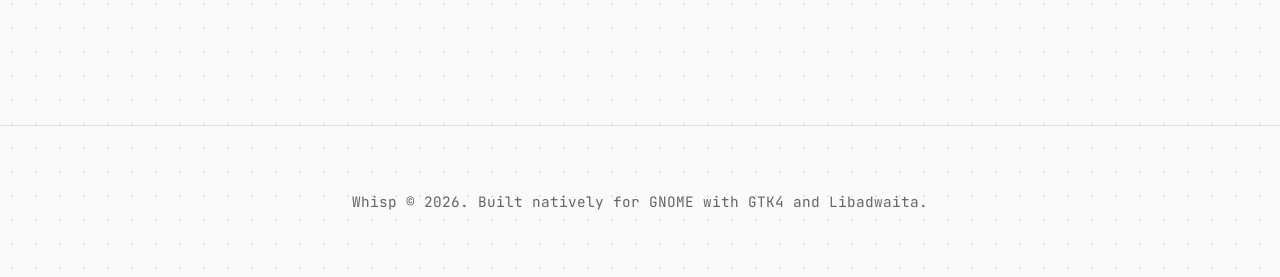
==== commit 1c4da52a: "docs: point installation channels to official Flathub release" ====
--- a/docs/index.html
+++ b/docs/index.html
@@ -33,7 +33,7 @@
             <p class="subtitle">A fluid, gesture-driven scratchpad designed for absolute speed.</p>
             
             <div class="hero-actions">
-                <a href="#" class="btn btn-primary disabled">Download on Flathub (Soon)</a>
+                <a href="https://flathub.org/apps/io.github.tanaybhomia.Whisp" target="_blank" class="btn btn-primary">Download on Flathub</a>
             </div>
             
             <!-- Centered Master Image -->
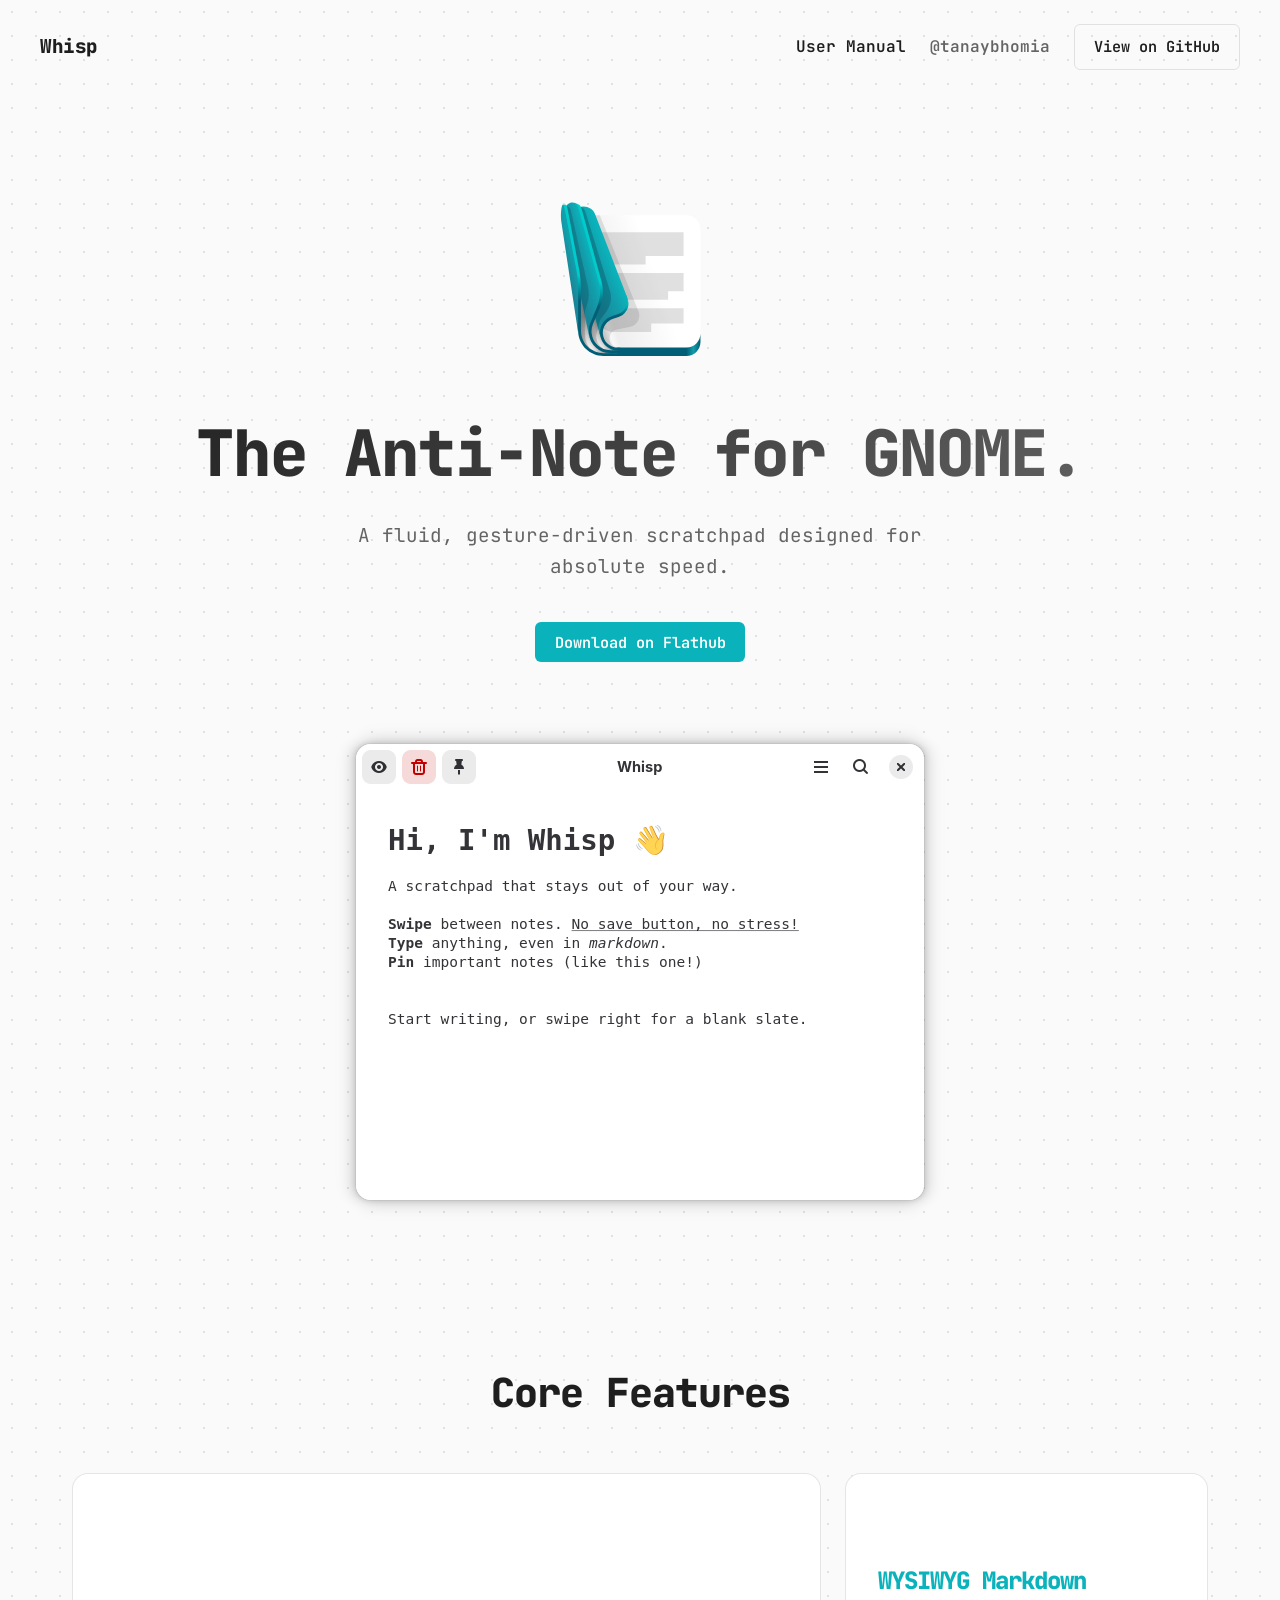
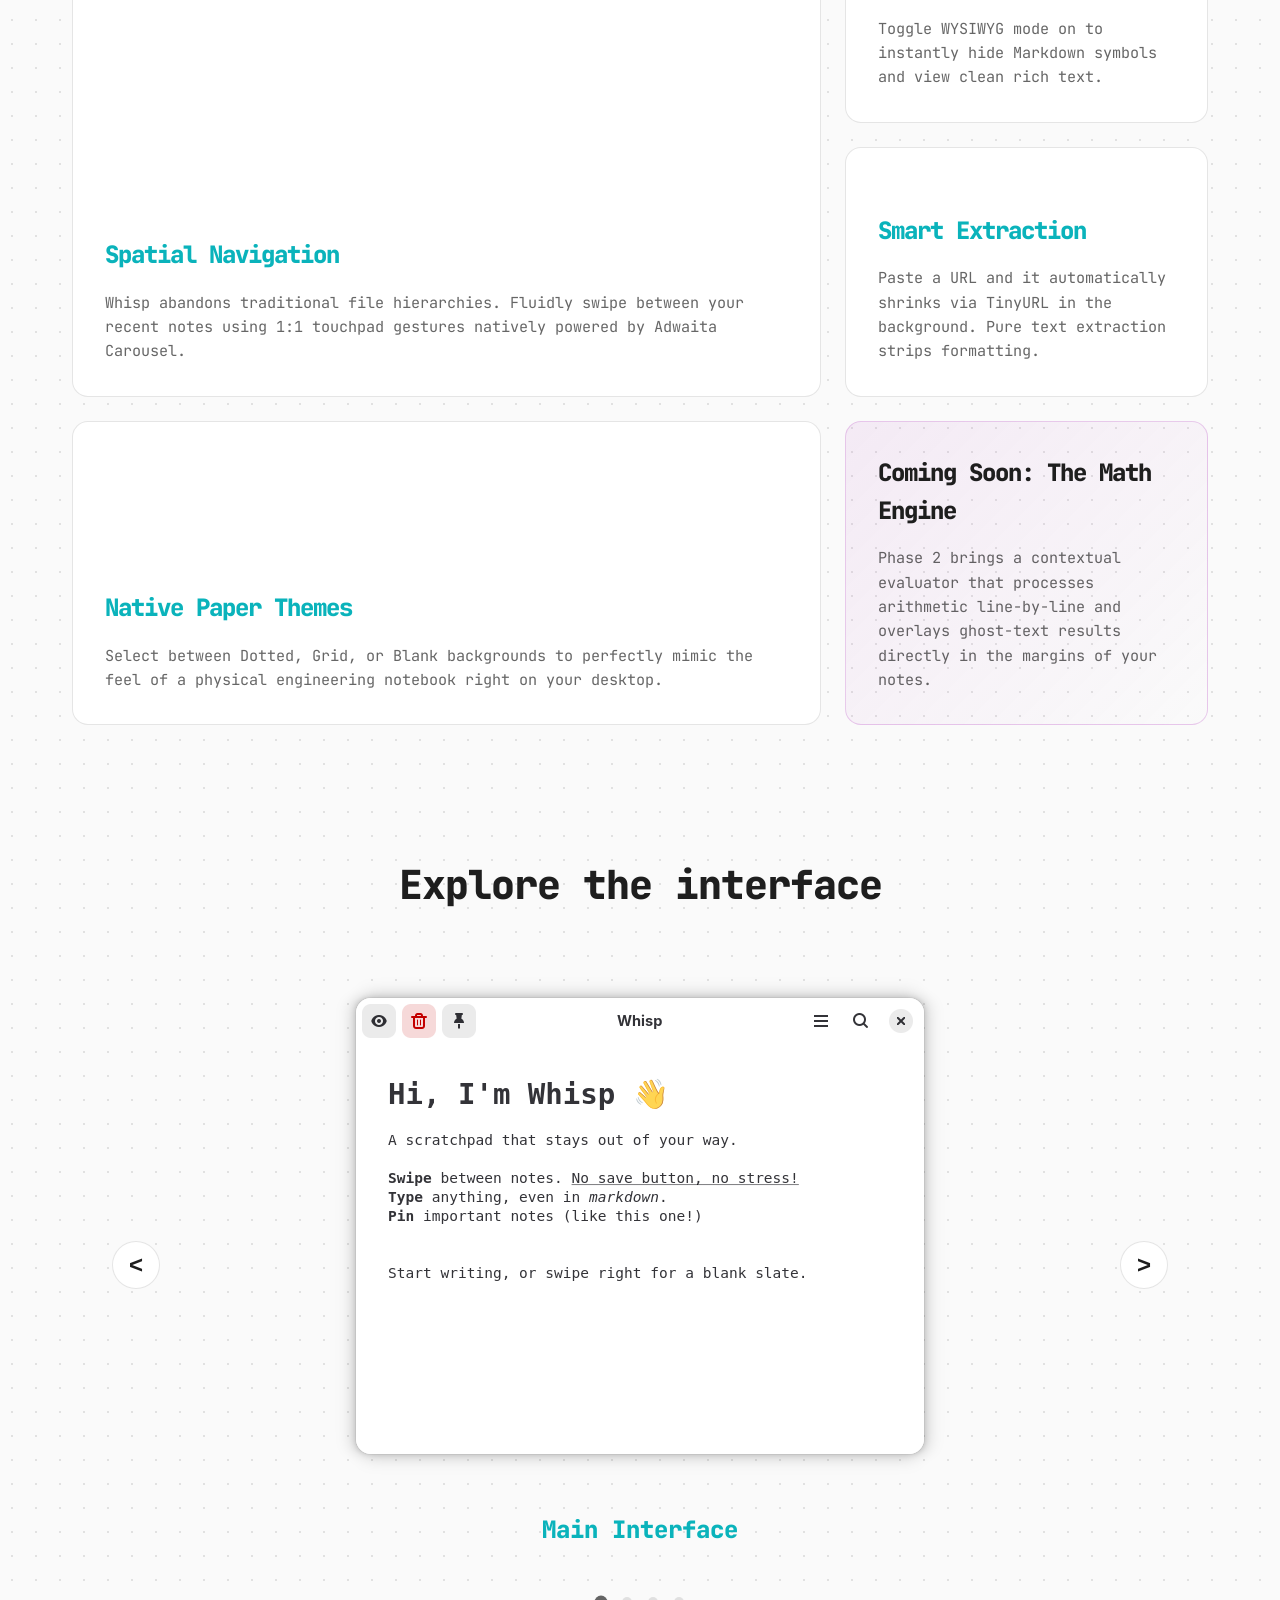
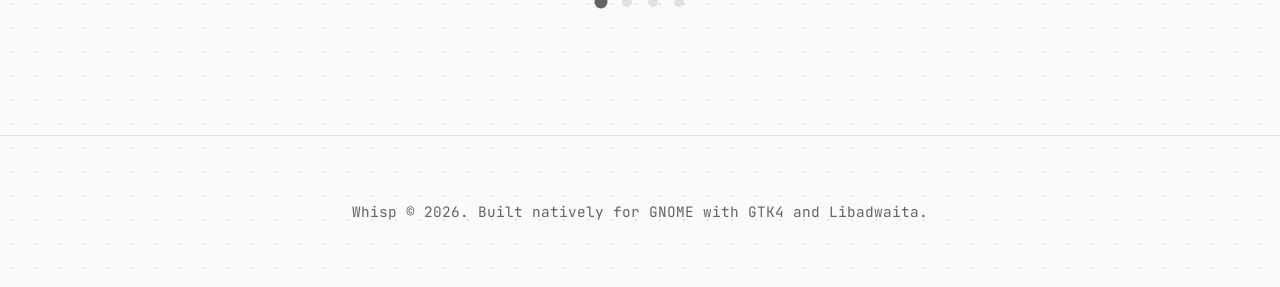
==== commit c02dc96e: "use new screenshots, remove unused ones" ====
--- a/docs/index.html
+++ b/docs/index.html
@@ -8,6 +8,48 @@
     <link rel="preconnect" href="https://fonts.gstatic.com" crossorigin>
     <link href="https://fonts.googleapis.com/css2?family=JetBrains+Mono:wght@400;600;800&display=swap" rel="stylesheet">
     <link rel="stylesheet" href="css/style.css">
+    <link rel="icon" href="assets/icon.svg" type="image/svg+xml">
+    <link rel="shortcut icon" href="assets/icon.svg">
+    <link rel="icon" href="assets/icon.ico" type="image/x-icon">
+    <link rel="shortcut icon" href="assets/icon.ico">
+        <!-- SEO / Social -->
+        <meta name="description" content="Whisp — a fast, gesture-driven scratchpad for GNOME. Fluid spatial navigation, WYSIWYG Markdown, and native paper themes. Download on Flathub.">
+        <meta name="keywords" content="Whisp, GNOME, scratchpad, notes, WYSIWYG, Flathub, GTK4, Libadwaita">
+        <link rel="canonical" href="https://flathub.org/apps/io.github.tanaybhomia.Whisp">
+
+        <!-- Open Graph -->
+        <meta property="og:type" content="software" />
+        <meta property="og:title" content="Whisp — The Anti-Note for GNOME" />
+        <meta property="og:description" content="A fluid, gesture-driven scratchpad designed for absolute speed. Download on Flathub." />
+        <meta property="og:image" content="assets/og-image.jpg" />
+        <meta property="og:image:alt" content="Whisp app interface screenshot" />
+        <meta property="og:url" content="https://flathub.org/apps/io.github.tanaybhomia.Whisp" />
+        <meta property="og:site_name" content="Whisp" />
+
+        <!-- Twitter Card -->
+        <meta name="twitter:card" content="summary_large_image">
+        <meta name="twitter:title" content="Whisp — The Anti-Note for GNOME">
+        <meta name="twitter:description" content="A fluid, gesture-driven scratchpad designed for absolute speed. Download on Flathub.">
+        <meta name="twitter:image" content="assets/og-image.jpg">
+
+        <!-- Structured data: SoftwareApplication -->
+        <script type="application/ld+json">
+        {
+            "@context": "https://schema.org",
+            "@type": "SoftwareApplication",
+            "name": "Whisp",
+            "url": "https://flathub.org/apps/io.github.tanaybhomia.Whisp",
+            "applicationCategory": "DesktopApplication",
+            "operatingSystem": "Linux",
+            "author": {
+                "@type": "Person",
+                "name": "tanaybhomia",
+                "url": "https://github.com/tanaybhomia"
+            },
+            "description": "A fluid, gesture-driven scratchpad designed for absolute speed.",
+            "image": "assets/og-image.jpg"
+        }
+        </script>
 </head>
 <body>
     <nav class="navbar">
@@ -20,6 +62,7 @@
                 <a href="manual.html" style="color: var(--text-primary); text-decoration: none; font-weight: 600;">User Manual</a>
                 <a href="https://github.com/tanaybhomia" target="_blank" style="color: var(--text-secondary); text-decoration: none; font-weight: 600;">@tanaybhomia</a>
                 <a href="https://github.com/tanaybhomia/Whisp" target="_blank" class="btn btn-secondary">View on GitHub</a>
+
             </div>
         </div>
     </nav>
@@ -38,7 +81,7 @@
             
             <!-- Centered Master Image -->
             <div class="hero-image-wrapper">
-                <img src="assets/hero.png" alt="Whisp Interface" class="hero-image">
+                <img src="assets/1-hero.png" alt="Whisp Interface" class="hero-image">
             </div>
         </section>
 
@@ -91,39 +134,20 @@
                 <div class="carousel-track-container">
                     <ul class="carousel-track">
                         <li class="carousel-slide current-slide">
-                            <img src="assets/secondhero.png" alt="Main Interface" class="slide-image">
+                            <img src="assets/1-hero.png" alt="Main Interface" class="slide-image">
                             <p class="slide-caption">Main Interface</p>
                         </li>
                         <li class="carousel-slide">
-                            <div class="theme-slider-wrapper">
-                                <img src="assets/wysiwyg-off.png" alt="Markdown Source" class="slider-img">
-                                <img src="assets/wysiwyg-on.png" alt="WYSIWYG Mode" class="slider-img slider-img-overlay" id="wysiwyg-overlay">
-                                <div class="slider-line" id="wysiwyg-line"></div>
-                                <input type="range" min="0" max="100" value="50" class="slider-range" id="wysiwyg-range">
-                            </div>
+                            <img src="assets/2-pinned-dev.png" alt="WYSIWYG Mode" class="slide-image">
                             <p class="slide-caption">WYSIWYG Mode</p>
                         </li>
                         <li class="carousel-slide">
-                            <div class="theme-slider-wrapper">
-                                <img src="assets/long-url.png" alt="Long URL Paste" class="slider-img">
-                                <img src="assets/tiny-url.png" alt="TinyURL Extraction" class="slider-img slider-img-overlay" id="url-overlay">
-                                <div class="slider-line" id="url-line"></div>
-                                <input type="range" min="0" max="100" value="50" class="slider-range" id="url-range">
-                            </div>
+                            <img src="assets/3-feature-roadmap.png" alt="List Management" class="slide-image">
+                            <p class="slide-caption">List Management</p>
+                        </li>
+                        <li class="carousel-slide">
+                            <img src="assets/4-formatting.png" alt="Smart Link Extraction" class="slide-image">
                             <p class="slide-caption">Smart Link Extraction</p>
-                        </li>
-                        <li class="carousel-slide">
-                            <img src="assets/carousel-4.png" alt="Plain Text Paste" class="slide-image">
-                            <p class="slide-caption">Plain Text Paste</p>
-                        </li>
-                        <li class="carousel-slide">
-                            <div class="theme-slider-wrapper">
-                                <img src="assets/theme-grid.png" alt="Grid Theme" class="slider-img">
-                                <img src="assets/theme-dotted.png" alt="Dotted Theme" class="slider-img slider-img-overlay" id="theme-overlay">
-                                <div class="slider-line" id="theme-line"></div>
-                                <input type="range" min="0" max="100" value="50" class="slider-range" id="theme-range">
-                            </div>
-                            <p class="slide-caption">Native Paper Themes</p>
                         </li>
                     </ul>
                 </div>
@@ -131,7 +155,6 @@
             </div>
             <div class="carousel-nav">
                 <button class="carousel-indicator current-indicator"></button>
-                <button class="carousel-indicator"></button>
                 <button class="carousel-indicator"></button>
                 <button class="carousel-indicator"></button>
                 <button class="carousel-indicator"></button>
@@ -204,44 +227,6 @@
             updateDots(currentDot, targetDot);
         });
 
-        // Theme Slider Logic
-        const themeRange = document.getElementById('theme-range');
-        const themeOverlay = document.getElementById('theme-overlay');
-        const themeLine = document.getElementById('theme-line');
-
-        if (themeRange && themeOverlay && themeLine) {
-            themeRange.addEventListener('input', (e) => {
-                const val = e.target.value;
-                themeOverlay.style.clipPath = `polygon(0 0, ${val}% 0, ${val}% 100%, 0 100%)`;
-                themeLine.style.left = `${val}%`;
-            });
-        }
-
-        // WYSIWYG Slider Logic
-        const wysiwygRange = document.getElementById('wysiwyg-range');
-        const wysiwygOverlay = document.getElementById('wysiwyg-overlay');
-        const wysiwygLine = document.getElementById('wysiwyg-line');
-
-        if (wysiwygRange && wysiwygOverlay && wysiwygLine) {
-            wysiwygRange.addEventListener('input', (e) => {
-                const val = e.target.value;
-                wysiwygOverlay.style.clipPath = `polygon(0 0, ${val}% 0, ${val}% 100%, 0 100%)`;
-                wysiwygLine.style.left = `${val}%`;
-            });
-        }
-
-        // URL Slider Logic
-        const urlRange = document.getElementById('url-range');
-        const urlOverlay = document.getElementById('url-overlay');
-        const urlLine = document.getElementById('url-line');
-
-        if (urlRange && urlOverlay && urlLine) {
-            urlRange.addEventListener('input', (e) => {
-                const val = e.target.value;
-                urlOverlay.style.clipPath = `polygon(0 0, ${val}% 0, ${val}% 100%, 0 100%)`;
-                urlLine.style.left = `${val}%`;
-            });
-        }
 
         // 3D Parallax Tilt Effect for Hero Image
         const heroWrapper = document.querySelector('.hero-image-wrapper');
--- a/docs/css/style.css
+++ b/docs/css/style.css
@@ -590,6 +590,7 @@
 }
 
 @media (max-width: 768px) {
+    /* Manual Page Styles */
     .manual-layout {
         flex-direction: column;
     }
@@ -605,4 +606,57 @@
     .manual-content {
         padding: 2rem;
     }
-}
+
+    /* Main Page Mobile Styles */
+    .nav-content {
+        flex-direction: column;
+        gap: 1rem;
+        text-align: center;
+    }
+    
+    .nav-links {
+        flex-wrap: wrap;
+        justify-content: center;
+    }
+    
+    .hero-centered {
+        margin: 3rem auto 2rem;
+        padding: 0 1rem;
+    }
+    
+    .hero-centered h1 {
+        font-size: 2.5rem;
+    }
+    
+    .subtitle {
+        font-size: 1rem;
+        margin-bottom: 2rem;
+    }
+    
+    .bento-grid {
+        grid-template-columns: 1fr;
+    }
+    
+    .bento-card.large, .bento-card.wide {
+        grid-column: span 1;
+        grid-row: span 1;
+    }
+    
+    .bento-section {
+        margin: 4rem auto;
+        padding: 0 1rem;
+    }
+    
+    .carousel-section {
+        margin: 4rem auto;
+        padding: 0 1rem;
+    }
+    
+    .carousel-container {
+        height: 400px;
+    }
+    
+    .slide-placeholder {
+        height: 250px;
+    }
+}
